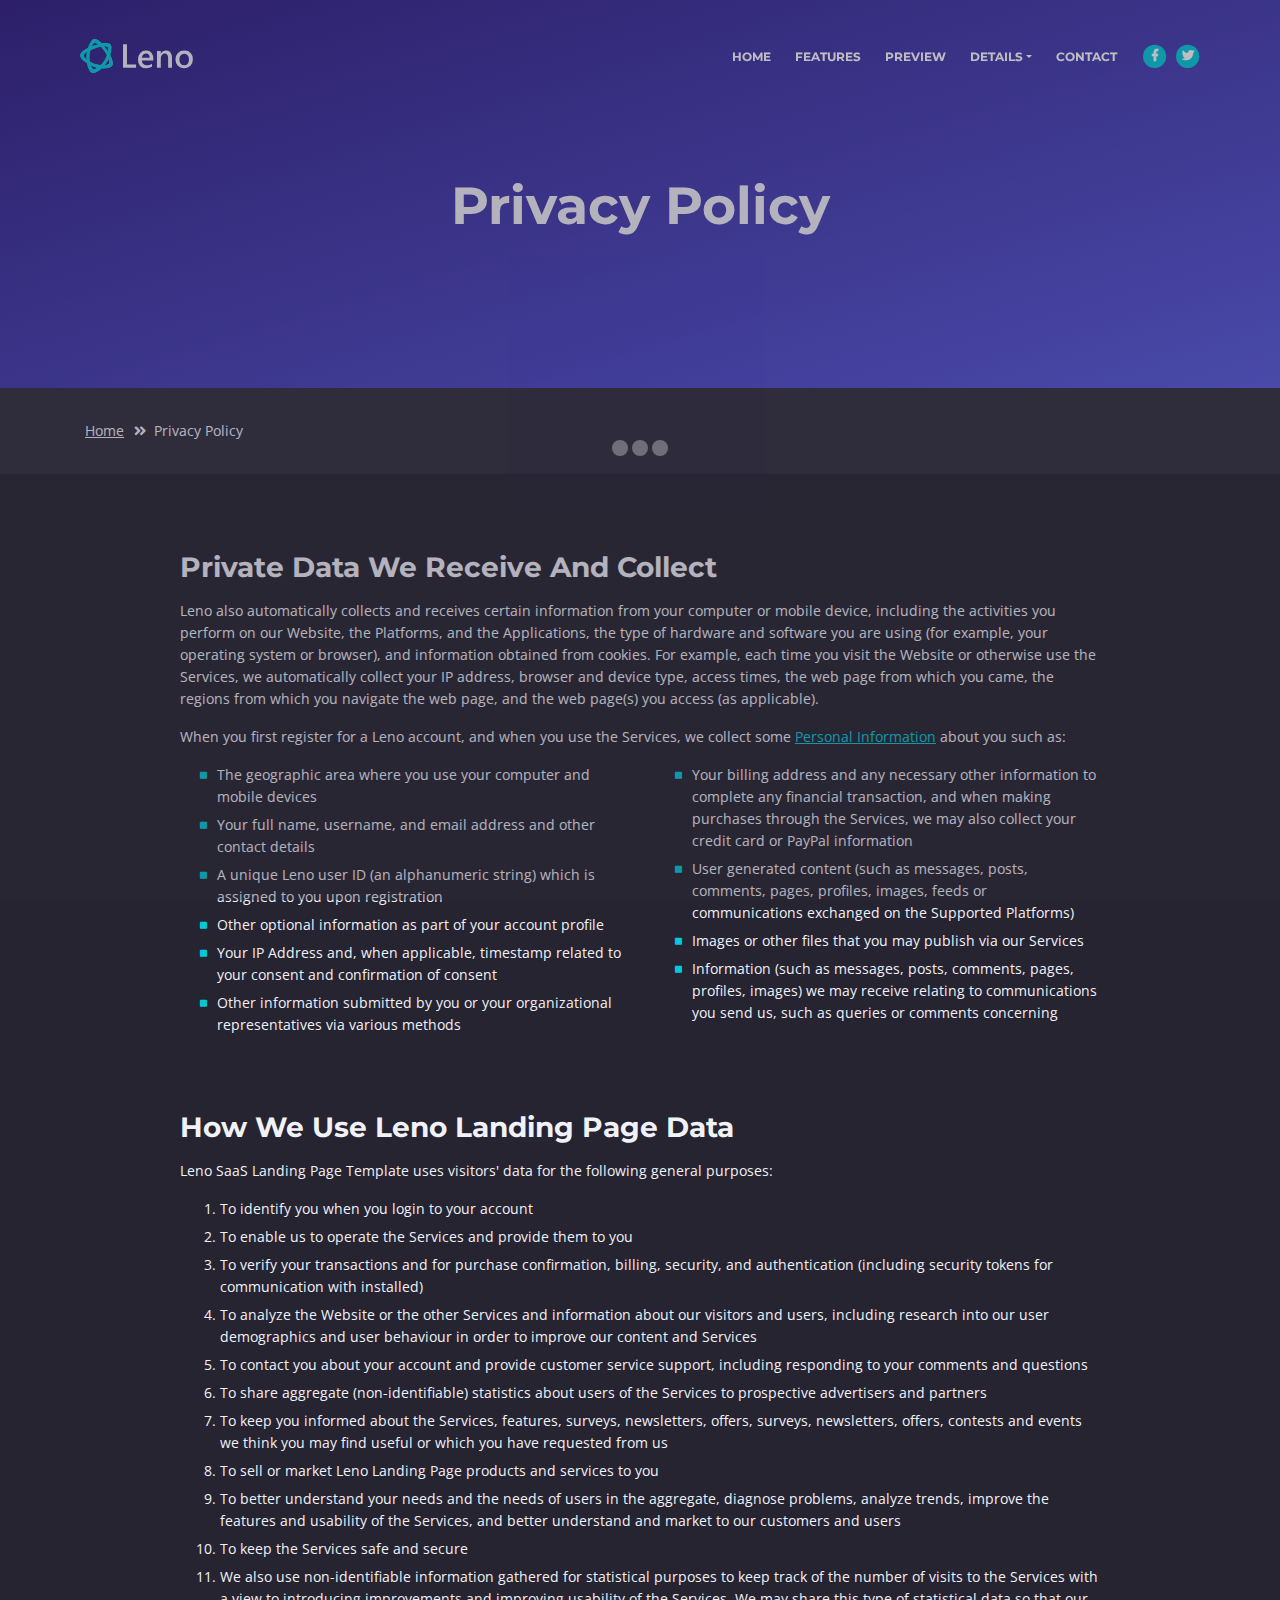
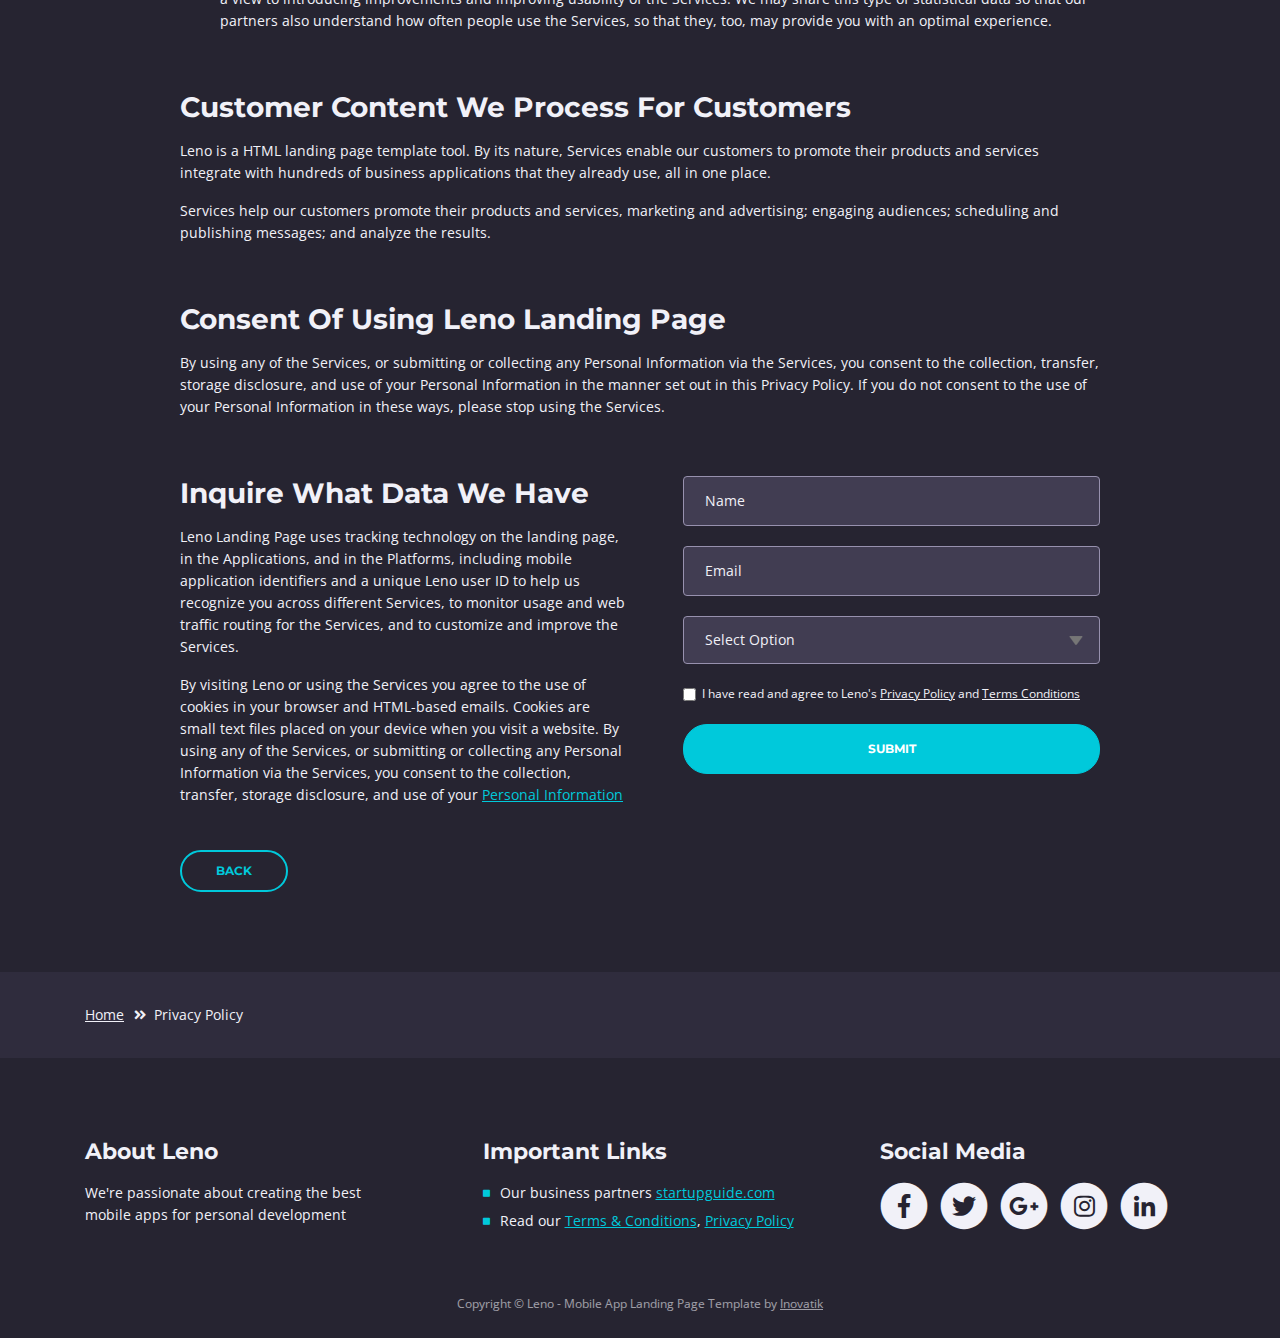
==== privacy-policy.html @ 9de0ff95 "template" ====
<!DOCTYPE html>
<html lang="en">
<head>
    <meta charset="utf-8">
    <meta name="viewport" content="width=device-width, initial-scale=1, shrink-to-fit=no">
    
    <!-- SEO Meta Tags -->
    <meta name="description" content="Free mobile app HTML landing page template to help you build a great online presence for your app which will convert visitors into users">
    <meta name="author" content="Inovatik">

    <!-- OG Meta Tags to improve the way the post looks when you share the page on LinkedIn, Facebook, Google+ -->
	<meta property="og:site_name" content="" /> <!-- website name -->
	<meta property="og:site" content="" /> <!-- website link -->
	<meta property="og:title" content=""/> <!-- title shown in the actual shared post -->
	<meta property="og:description" content="" /> <!-- description shown in the actual shared post -->
	<meta property="og:image" content="" /> <!-- image link, make sure it's jpg -->
	<meta property="og:url" content="" /> <!-- where do you want your post to link to -->
	<meta property="og:type" content="article" />

    <!-- Website Title -->
    <title>Privacy Policy - Leno - Free Mobile App Landing Page Template</title>
    
    <!-- Styles -->
    <link href="https://fonts.googleapis.com/css?family=Open+Sans:300,300i,400,400i,600,600i,700,700i" rel="stylesheet">
    <link href="https://fonts.googleapis.com/css?family=Montserrat:600,700" rel="stylesheet">
    <link href="css/bootstrap.css" rel="stylesheet">
    <link href="css/fontawesome-all.css" rel="stylesheet">
    <link href="css/swiper.css" rel="stylesheet">
	<link href="css/magnific-popup.css" rel="stylesheet">
    <link href="css/styles.css" rel="stylesheet">
	
	<!-- Favicon  -->
    <link rel="icon" href="images/favicon.png">
</head>
<body data-spy="scroll" data-target=".fixed-top">
    
    <!-- Preloader -->
	<div class="spinner-wrapper">
        <div class="spinner">
            <div class="bounce1"></div>
            <div class="bounce2"></div>
            <div class="bounce3"></div>
        </div>
    </div>
    <!-- end of preloader -->
    

    <!-- Navbar -->
    <nav class="navbar navbar-expand-md navbar-dark navbar-custom fixed-top">
        <!-- Text Logo - Use this if you don't have a graphic logo -->
        <!-- <a class="navbar-brand logo-text page-scroll" href="index.html">Leno</a> -->

        <!-- Image Logo -->
        <a class="navbar-brand logo-image" href="index.html"><img src="images/logo.svg" alt="alternative"></a> 
        
        <!-- Mobile Menu Toggle Button -->
        <button class="navbar-toggler" type="button" data-toggle="collapse" data-target="#navbarsExampleDefault" aria-controls="navbarsExampleDefault" aria-expanded="false" aria-label="Toggle navigation">
            <span class="navbar-toggler-awesome fas fa-bars"></span>
            <span class="navbar-toggler-awesome fas fa-times"></span>
        </button>
        <!-- end of mobile menu toggle button -->

        <div class="collapse navbar-collapse" id="navbarsExampleDefault">
            <ul class="navbar-nav ml-auto">
                <li class="nav-item">
                    <a class="nav-link page-scroll" href="index.html#header">HOME <span class="sr-only">(current)</span></a>
                </li>
                <li class="nav-item">
                    <a class="nav-link page-scroll" href="index.html#features">FEATURES</a>
                </li>
                <li class="nav-item">
                    <a class="nav-link page-scroll" href="index.html#preview">PREVIEW</a>
                </li>

                <!-- Dropdown Menu -->          
                <li class="nav-item dropdown">
                    <a class="nav-link dropdown-toggle page-scroll" href="index.html#details" id="navbarDropdown" role="button" aria-haspopup="true" aria-expanded="false">DETAILS</a>
                    <div class="dropdown-menu" aria-labelledby="navbarDropdown">
                        <a class="dropdown-item" href="terms-conditions.html"><span class="item-text">TERMS CONDITIONS</span></a>
                        <div class="dropdown-items-divide-hr"></div>
                        <a class="dropdown-item" href="privacy-policy.html"><span class="item-text">PRIVACY POLICY</span></a>
                    </div>
                </li>
                <!-- end of dropdown menu -->

                <li class="nav-item">
                    <a class="nav-link page-scroll" href="index.html#contact">CONTACT</a>
                </li>
            </ul>
            <span class="nav-item social-icons">
                <span class="fa-stack">
                    <a href="#your-link">
                        <i class="fas fa-circle fa-stack-2x"></i>
                        <i class="fab fa-facebook-f fa-stack-1x"></i>
                    </a>
                </span>
                <span class="fa-stack">
                    <a href="#your-link">
                        <i class="fas fa-circle fa-stack-2x"></i>
                        <i class="fab fa-twitter fa-stack-1x"></i>
                    </a>
                </span>
            </span>
        </div>
    </nav> <!-- end of navbar -->
    <!-- end of navbar -->


    <!-- Header -->
    <header id="header" class="ex-header">
        <div class="container">
            <div class="row">
                <div class="col-md-12">
                    <h1>Privacy Policy</h1>
                </div> <!-- end of col -->
            </div> <!-- end of row -->
        </div> <!-- end of container -->
    </header> <!-- end of ex-header -->
    <!-- end of header -->


    <!-- Breadcrumbs -->
    <div class="ex-basic-1">
        <div class="container">
            <div class="row">
                <div class="col-lg-12">
                    <div class="breadcrumbs">
                        <a href="index.html">Home</a><i class="fa fa-angle-double-right"></i><span>Privacy Policy</span>
                    </div> <!-- end of breadcrumbs -->
                </div> <!-- end of col -->
            </div> <!-- end of row -->
        </div> <!-- end of container -->
    </div> <!-- end of ex-basic-1 -->
    <!-- end of breadcrumbs -->


    <!-- Privacy Content -->
    <div class="ex-basic-2">
        <div class="container">
            <div class="row">
                <div class="col-lg-10 offset-lg-1">
                    <div class="text-container">
                        <h3>Private Data We Receive And Collect</h3>
                        <p>Leno also automatically collects and receives certain information from your computer or mobile device, including the activities you perform on our Website, the Platforms, and the Applications, the type of hardware and software you are using (for example, your operating system or browser), and information obtained from cookies. For example, each time you visit the Website or otherwise use the Services, we automatically collect your IP address, browser and device type, access times, the web page from which you came, the regions from which you navigate the web page, and the web page(s) you access (as applicable).</p>
                        <p>When you first register for a Leno account, and when you use the Services, we collect some <a class="turquoise" href="#your-link">Personal Information</a> about you such as:</p>
                        <div class="row">
                            <div class="col-md-6">
                                <ul class="list-unstyled li-space-lg indent">
                                    <li class="media">
                                        <i class="fas fa-square"></i>
                                        <div class="media-body">The geographic area where you use your computer and mobile devices</div>
                                    </li>
                                    <li class="media">
                                        <i class="fas fa-square"></i>
                                        <div class="media-body">Your full name, username, and email address and other contact details</div>
                                    </li>
                                    <li class="media">
                                        <i class="fas fa-square"></i>
                                        <div class="media-body">A unique Leno user ID (an alphanumeric string) which is assigned to you upon registration</div>
                                    </li>
                                    <li class="media">
                                        <i class="fas fa-square"></i>
                                        <div class="media-body">Other optional information as part of your account profile</div>
                                    </li>
                                    <li class="media">
                                        <i class="fas fa-square"></i>
                                        <div class="media-body">Your IP Address and, when applicable, timestamp related to your consent and confirmation of consent</div>
                                    </li>
                                    <li class="media">
                                        <i class="fas fa-square"></i>
                                        <div class="media-body">Other information submitted by you or your organizational representatives via various methods</div>
                                    </li>
                                </ul>
                            </div> <!-- end of col -->

                            <div class="col-md-6">
                                <ul class="list-unstyled li-space-lg indent">
                                    <li class="media">
                                        <i class="fas fa-square"></i>
                                        <div class="media-body">Your billing address and any necessary other information to complete any financial transaction, and when making purchases through the Services, we may also collect your credit card or PayPal information</div>
                                    </li>
                                    <li class="media">
                                        <i class="fas fa-square"></i>
                                        <div class="media-body">User generated content (such as messages, posts, comments, pages, profiles, images, feeds or communications exchanged on the Supported Platforms)</div>
                                    </li>
                                    <li class="media">
                                        <i class="fas fa-square"></i>
                                        <div class="media-body">Images or other files that you may publish via our Services</div>
                                    </li>
                                    <li class="media">
                                        <i class="fas fa-square"></i>
                                        <div class="media-body">Information (such as messages, posts, comments, pages, profiles, images) we may receive relating to communications you send us, such as queries or comments concerning</div>
                                    </li>
                                </ul>
                            </div> <!-- end of col -->
                        </div> <!-- end of row -->
                    </div> <!-- end of text-container-->
                    
                    <div class="text-container">
                        <h3>How We Use Leno Landing Page Data</h3>
                        <p>Leno SaaS Landing Page Template uses visitors' data for the following general purposes:</p>
                        <ol class="li-space-lg">
                            <li>To identify you when you login to your account</li>
                            <li>To enable us to operate the Services and provide them to you</li>
                            <li>To verify your transactions and for purchase confirmation, billing, security, and authentication (including security tokens for communication with installed)</li>
                            <li>To analyze the Website or the other Services and information about our visitors and users, including research into our user demographics and user behaviour in order to improve our content and Services</li>
                            <li>To contact you about your account and provide customer service support, including responding to your comments and questions</li>
                            <li>To share aggregate (non-identifiable) statistics about users of the Services to prospective advertisers and partners</li>
                            <li>To keep you informed about the Services, features, surveys, newsletters, offers, surveys, newsletters, offers, contests and events we think you may find useful or which you have requested from us</li>
                            <li>To sell or market Leno Landing Page products and services to you</li>
                            <li>To better understand your needs and the needs of users in the aggregate, diagnose problems, analyze trends, improve the features and usability of the Services, and better understand and market to our customers and users</li>
                            <li>To keep the Services safe and secure</li>
                            <li>We also use non-identifiable information gathered for statistical purposes to keep track of the number of visits to the Services with a view to introducing improvements and improving usability of the Services. We may share this type of statistical data so that our partners also understand how often people use the Services, so that they, too, may provide you with an optimal experience.</li>
                        </ol>
                    </div> <!-- end of text-container -->

                    <div class="text-container">
                        <h3>Customer Content We Process For Customers</h3>
                        <p>Leno is a HTML landing page template tool. By its nature, Services enable our customers to promote their products and services integrate with hundreds of business applications that they already use, all in one place.</p>
                        <p>Services help our customers promote their products and services, marketing and advertising; engaging audiences; scheduling and publishing messages; and analyze the results.</p>
                    </div> <!-- end of text container -->

                    <div class="text-container">
                        <h3>Consent Of Using Leno Landing Page</h3>
					    <p class="mb-5">By using any of the Services, or submitting or collecting any Personal Information via the Services, you consent to the collection, transfer, storage disclosure, and use of your Personal Information in the manner set out in this Privacy Policy. If you do not consent to the use of your Personal Information in these ways, please stop using the Services.</p>
                    </div> <!-- end of text-container -->
                                       
                    <div class="row">
                        <div class="col-md-6">
                            <div class="text-container last">
                                <h3>Inquire What Data We Have</h3>
                                <p>Leno Landing Page uses tracking technology on the landing page, in the Applications, and in the Platforms, including mobile application identifiers and a unique Leno user ID to help us recognize you across different Services, to monitor usage and web traffic routing for the Services, and to customize and improve the Services.</p>
                                <p> By visiting Leno or using the Services you agree to the use of cookies in your browser and HTML-based emails. Cookies are small text files placed on your device when you visit a website. By using any of the Services, or submitting or collecting any Personal Information via the Services, you consent to the collection, transfer, storage disclosure, and use of your <a class="turquoise" href="#your-link">Personal Information</a></p>
                            </div> <!-- end of text container -->
                        </div> <!-- end of col-->
                        <div class="col-md-6">

                            <!-- Privacy Form -->
                            <div class="form-container">
                                <form id="privacyForm" data-toggle="validator" data-focus="false">
                                    <div class="form-group">
                                        <input type="text" class="form-control-input" id="pname" required>
                                        <label class="label-control" for="pname">Name</label>
                                        <div class="help-block with-errors"></div>
                                    </div>
                                    <div class="form-group">
                                        <input type="email" class="form-control-input" id="pemail" required>
                                        <label class="label-control" for="pemail">Email</label>
                                        <div class="help-block with-errors"></div>
                                    </div>
                                    <div class="form-group">
                                        <select class="form-control-select" id="pselect" required>
                                            <option class="select-option" value="" disabled selected>Select Option</option>
                                            <option class="select-option" value="Delete data">Delete my data</option>
                                            <option class="select-option" value="Show me data">Show me my data</option>
                                        </select>
                                        <div class="help-block with-errors"></div>
                                    </div>
                                    <div class="form-group checkbox">
                                        <input type="checkbox" id="pterms" value="Agreed-to-Terms" required>I have read and agree to Leno's <a href="privacy-policy.html">Privacy Policy</a> and <a href="terms-conditions.html">Terms Conditions</a>
                                        <div class="help-block with-errors"></div>
                                    </div>
                                    <div class="form-group">
                                        <button type="submit" class="form-control-submit-button">SUBMIT</button>
                                    </div>
                                    <div class="form-message">
                                        <div id="pmsgSubmit" class="h3 text-center hidden"></div>
                                    </div>
                                </form>
                            </div> <!-- end of form container -->
                            <!-- end of privacy form -->

                        </div> <!-- end of col--> 
                    </div> <!-- end of row -->
                    <a class="btn-outline-reg back" href="index.html">BACK</a>
                </div> <!-- end of col-->
            </div> <!-- end of row -->
        </div> <!-- end of container -->
    </div> <!-- end of ex-basic-2 -->
    <!-- end of privacy content -->


    <!-- Breadcrumbs -->
    <div class="ex-basic-1">
        <div class="container">
            <div class="row">
                <div class="col-lg-12">
                    <div class="breadcrumbs">
                        <a href="index.html">Home</a><i class="fa fa-angle-double-right"></i><span>Privacy Policy</span>
                    </div> <!-- end of breadcrumbs -->
                </div> <!-- end of col -->
            </div> <!-- end of row -->
        </div> <!-- end of container -->
    </div> <!-- end of ex-basic-1 -->
    <!-- end of breadcrumbs -->

    
    <!-- Footer -->
    <div class="footer">
        <div class="container">
            <div class="row">
                <div class="col-md-4">
                    <div class="footer-col">
                        <h4>About Leno</h4>
                        <p>We're passionate about creating the best mobile apps for personal development</p>
                    </div>
                </div> <!-- end of col -->
                <div class="col-md-4">
                    <div class="footer-col middle">
                        <h4>Important Links</h4>
                        <ul class="list-unstyled li-space-lg">
                            <li class="media">
                                <i class="fas fa-square"></i>
                                <div class="media-body">Our business partners <a class="turquoise" href="#your-link">startupguide.com</a></div>
                            </li>
                            <li class="media">
                                <i class="fas fa-square"></i>
                                <div class="media-body">Read our <a class="turquoise" href="terms-conditions.html">Terms & Conditions</a>, <a class="turquoise" href="privacy-policy.html">Privacy Policy</a></div>
                            </li>
                        </ul>
                    </div>
                </div> <!-- end of col -->
                <div class="col-md-4">
                    <div class="footer-col last">
                        <h4>Social Media</h4>
                        <span class="fa-stack">
                            <a href="#your-link">
                                <i class="fas fa-circle fa-stack-2x"></i>
                                <i class="fab fa-facebook-f fa-stack-1x"></i>
                            </a>
                        </span>
                        <span class="fa-stack">
                            <a href="#your-link">
                                <i class="fas fa-circle fa-stack-2x"></i>
                                <i class="fab fa-twitter fa-stack-1x"></i>
                            </a>
                        </span>
                        <span class="fa-stack">
                            <a href="#your-link">
                                <i class="fas fa-circle fa-stack-2x"></i>
                                <i class="fab fa-google-plus-g fa-stack-1x"></i>
                            </a>
                        </span>
                        <span class="fa-stack">
                            <a href="#your-link">
                                <i class="fas fa-circle fa-stack-2x"></i>
                                <i class="fab fa-instagram fa-stack-1x"></i>
                            </a>
                        </span>
                        <span class="fa-stack">
                            <a href="#your-link">
                                <i class="fas fa-circle fa-stack-2x"></i>
                                <i class="fab fa-linkedin-in fa-stack-1x"></i>
                            </a>
                        </span>
                    </div> 
                </div> <!-- end of col -->
            </div> <!-- end of row -->
        </div> <!-- end of container -->
    </div> <!-- end of footer -->  
    <!-- end of footer -->


    <!-- Copyright -->
    <div class="copyright">
        <div class="container">
            <div class="row">
                <div class="col-lg-12">
                    <p class="p-small">Copyright © Leno - Mobile App Landing Page Template by <a href="http://www.inovatik.com">Inovatik</a></p>
                </div> <!-- end of col -->
            </div> <!-- enf of row -->
        </div> <!-- end of container -->
    </div> <!-- end of copyright --> 
    <!-- end of copyright -->

	
    <!-- Scripts -->
    <script src="js/jquery.min.js"></script> <!-- jQuery for Bootstrap's JavaScript plugins -->
    <script src="js/popper.min.js"></script> <!-- Popper tooltip library for Bootstrap -->
    <script src="js/bootstrap.min.js"></script> <!-- Bootstrap framework -->
    <script src="js/jquery.easing.min.js"></script> <!-- jQuery Easing for smooth scrolling between anchors -->
    <script src="js/swiper.min.js"></script> <!-- Swiper for image and text sliders -->
    <script src="js/jquery.magnific-popup.js"></script> <!-- Magnific Popup for lightboxes -->
    <script src="js/morphext.min.js"></script> <!-- Morphtext rotating text in the header -->
    <script src="js/validator.min.js"></script> <!-- Validator.js - Bootstrap plugin that validates forms -->
    <script src="js/scripts.js"></script> <!-- Custom scripts -->
    
</body>
</html>
---- css/styles.css ----
/* Template: Juno - Multipurpose Landing Page Pack
   Author: InovatikThemes
   Created: Mar 2019
   Description: Master CSS file
*/

/*****************************************
Table Of Contents:

01. General Styles
02. Preloader
03. Navigation
04. Header
05. Features
******************************************/

/*****************************************
Colors:

- Text, navbar links - white #f1f1f8
- Buttons, bullets, icons - turquoise #00c9db
- Navbar - navy #4633af
- Backgrounds - dark denim #262431
- Backgrounds - denim #2f2c3d
******************************************/


/******************************/
/*     01. General Styles     */
/******************************/
body,
html {
    width: 100%;
	height: 100%;
}

body, p {
	color: #f1f1f8; 
	font: 400 0.875rem/1.375rem "Open Sans", sans-serif;
}

.p-large {
	color: #f1f1f8;
	font: 400 1rem/1.5rem "Open Sans", sans-serif;
}

.p-small {
	color: #f1f1f8;
	font: 400 0.75rem/1.25rem "Open Sans", sans-serif;
}

.p-heading {
	margin-bottom: 3.75rem;
	text-align: center;
}

.li-space-lg li {
	margin-bottom: 0.375rem;
}

.indent {
	padding-left: 1.25rem;
}

h1 {
	color: #f1f1f8;
	font: 700 2.5rem/2.875rem "Montserrat", sans-serif;
}

h2 {
	color: #f1f1f8;
	font: 700 2.25rem/2.75rem "Montserrat", sans-serif;
}

h3 {
	color: #f1f1f8;
	font: 700 1.75rem/2.125rem "Montserrat", sans-serif;
}

h4 {
	color: #f1f1f8;
	font: 700 1.375rem/1.75rem "Montserrat", sans-serif;
}

h5 {
	color: #f1f1f8;
	font: 700 1.125rem/1.625rem "Montserrat", sans-serif;
}

h6 {
	color: #f1f1f8;
	font: 700 1rem/1.5rem "Montserrat", sans-serif;
}

a {
	color: #f1f1f8;
	text-decoration: underline;
}

a:hover {
	color: #f1f1f8;
	text-decoration: underline;
}

a.turquoise {
	color: #00c9db;
}

a.white {
	color: #fff;
}

.testimonial-text {
	font: italic 400 1rem/1.5rem "Open Sans", sans-serif;
}

.testimonial-author {
	font: 700 1rem/1.5rem "Montserrat", sans-serif;
}

.btn-solid-reg {
	display: inline-block;
	padding: 1.1875rem 2.125rem 1.1875rem 2.125rem;
	border: 0.125rem solid #00c9db;
	border-radius: 2rem;
	background-color: #00c9db;
	color: #fff;
	font: 700 0.75rem/0 "Montserrat", sans-serif;
	text-decoration: none;
	transition: all 0.2s;
}

.btn-solid-reg:hover {
	background-color: transparent;
	color: #00c9db;
	text-decoration: none;
}

.btn-solid-lg {
	display: inline-block;
	padding: 1.375rem 2.625rem 1.375rem 2.625rem;
	border: 0.125rem solid #00c9db;
	border-radius: 2rem;
	background-color: #00c9db;
	color: #fff;
	font: 700 0.75rem/0 "Montserrat", sans-serif;
	text-decoration: none;
	transition: all 0.2s;
}

.btn-solid-lg:hover {
	background-color: transparent;
	color: #00c9db;
	text-decoration: none;
}

.btn-solid-lg .fab {
	margin-right: 0.5rem;
	font-size: 1.25rem;
	line-height: 0;
	vertical-align: top;
}

.btn-solid-lg .fab.fa-google-play {
	font-size: 1rem;
}

.btn-outline-reg {
	display: inline-block;
	padding: 1.1875rem 2.125rem 1.1875rem 2.125rem;
	border: 0.125rem solid #00c9db;
	border-radius: 2rem;
	background-color: transparent;
	color: #00c9db;
	font: 700 0.75rem/0 "Montserrat", sans-serif;
	text-decoration: none;
	transition: all 0.2s;
}

.btn-outline-reg:hover {
	background-color: #00c9db;
	color: #fff;
	text-decoration: none;
}

.btn-outline-lg {
	display: inline-block;
	padding: 1.375rem 2.625rem 1.375rem 2.625rem;
	border: 0.125rem solid #00c9db;
	border-radius: 2rem;
	background-color: transparent;
	color: #00c9db;
	font: 700 0.75rem/0 "Montserrat", sans-serif;
	text-decoration: none;
	transition: all 0.2s;
}

.btn-outline-lg:hover {
	background-color: #00c9db;
	color: #fff;
	text-decoration: none;
}

.btn-outline-sm {
	display: inline-block;
	padding: 1rem 1.625rem 0.875rem 1.625rem;
	border: 0.125rem solid #00c9db;
	border-radius: 2rem;
	background-color: transparent;
	color: #00c9db;
	font: 700 0.625rem/0 "Montserrat", sans-serif;
	text-decoration: none;
	transition: all 0.2s;
}

.btn-outline-sm:hover {
	background-color: #00c9db;
	color: #fff;
	text-decoration: none;
}

.form-group {
	position: relative;
	margin-bottom: 1.25rem;
}

.form-group.has-error.has-danger {
	margin-bottom: 0.625rem;
}

.form-group.has-error.has-danger .help-block.with-errors ul {
	margin-top: 0.375rem;
}

.label-control {
	position: absolute;
	top: 0.87rem;
	left: 1.375rem;
	color: #f1f1f8;
	opacity: 1;
	font: 400 0.875rem/1.375rem "Open Sans", sans-serif;
	cursor: text;
	transition: all 0.2s ease;
}

/* IE10+ hack to solve lower label text position compared to the rest of the browsers */
@media screen and (-ms-high-contrast: active), screen and (-ms-high-contrast: none) {  
	.label-control {
		top: 0.9375rem;
	}
}

.form-control-input:focus + .label-control,
.form-control-input.notEmpty + .label-control,
.form-control-textarea:focus + .label-control,
.form-control-textarea.notEmpty + .label-control {
	top: 0.125rem;
	opacity: 1;
	font-size: 0.75rem;
	font-weight: 700;
}

.form-control-input,
.form-control-select {
	display: block; /* needed for proper display of the label in Firefox, IE, Edge */
	width: 100%;
	padding-top: 1.0625rem;
	padding-bottom: 0.0625rem;
	padding-left: 1.3125rem;
	border: 1px solid #9791ae;
	border-radius: 0.25rem;
	background-color: #413d52;
	color: #f1f1f8;
	font: 400 0.875rem/1.875rem "Open Sans", sans-serif;
	transition: all 0.2s;
	-webkit-appearance: none; /* removes inner shadow on form inputs on ios safari */
}

.form-control-select {
	padding-top: 0.5rem;
	padding-bottom: 0.5rem;
	height: 3rem;
}

/* IE10+ hack to solve lower label text position compared to the rest of the browsers */
@media screen and (-ms-high-contrast: active), screen and (-ms-high-contrast: none) {  
	.form-control-input {
		padding-top: 1.25rem;
		padding-bottom: 0.75rem;
		line-height: 1.75rem;
	}

	.form-control-select {
		padding-top: 0.875rem;
		padding-bottom: 0.75rem;
		height: 3.125rem;
		line-height: 2.125rem;
	}
}

select {
    /* you should keep these first rules in place to maintain cross-browser behavior */
    -webkit-appearance: none;
	-moz-appearance: none;
	-ms-appearance: none;
    -o-appearance: none;
    appearance: none;
    background-image: url('../images/down-arrow.png');
    background-position: 96% 50%;
    background-repeat: no-repeat;
    outline: none;
}

select::-ms-expand {
    display: none; /* removes the ugly default down arrow on select form field in IE11 */
}

.form-control-textarea {
	display: block; /* used to eliminate a bottom gap difference between Chrome and IE/FF */
	width: 100%;
	height: 8rem; /* used instead of html rows to normalize height between Chrome and IE/FF */
	padding-top: 1.25rem;
	padding-left: 1.3125rem;
	border: 1px solid #9791ae;
	border-radius: 0.25rem;
	background-color: #413d52;
	color: #f1f1f8;
	font: 400 0.875rem/1.75rem "Open Sans", sans-serif;
	transition: all 0.2s;
}

.form-control-input:focus,
.form-control-select:focus,
.form-control-textarea:focus {
	border: 1px solid #f1f1f8;
	outline: none; /* Removes blue border on focus */
}

.form-control-input:hover,
.form-control-select:hover,
.form-control-textarea:hover {
	border: 1px solid #f1f1f8;
}

.checkbox {
	font: 400 0.75rem/1.25rem "Open Sans", sans-serif;
}

input[type='checkbox'] {
	vertical-align: -15%;
	margin-right: 0.375rem;
}

/* IE10+ hack to raise checkbox field position compared to the rest of the browsers */
@media screen and (-ms-high-contrast: active), screen and (-ms-high-contrast: none) {  
	input[type='checkbox'] {
		vertical-align: -9%;
	}
}

.form-control-submit-button {
	display: inline-block;
	width: 100%;
	height: 3.125rem;
	border: 1px solid #00c9db;
	border-radius: 1.5rem;
	background-color: #00c9db;
	color: #fff;
	font: 700 0.75rem/1.75rem "Montserrat", sans-serif;
	cursor: pointer;
	transition: all 0.2s;
}

.form-control-submit-button:hover {
	background-color: transparent;
	color: #00c9db;
}

/* Form Success And Error Message Formatting */
#cmsgSubmit.h3.text-center.tada.animated,
#pmsgSubmit.h3.text-center.tada.animated,
#cmsgSubmit.h3.text-center,
#pmsgSubmit.h3.text-center {
	display: block;
	margin-bottom: 0;
	color: #f1f1f8;
	font: 400 1.125rem/1rem "Open Sans", sans-serif;
}

.help-block.with-errors .list-unstyled {
	color: #f1f1f8;
	font-size: 0.75rem;
	line-height: 1.125rem;
	text-align: left;
}

.help-block.with-errors ul {
	margin-bottom: 0;
}
/* end of form success and error message formatting */

/* Form Success And Error Message Animation - Animate.css */
@-webkit-keyframes tada {
	from {
		-webkit-transform: scale3d(1, 1, 1);
		-ms-transform: scale3d(1, 1, 1);
		transform: scale3d(1, 1, 1);
	}
	10%, 20% {
		-webkit-transform: scale3d(.9, .9, .9) rotate3d(0, 0, 1, -3deg);
		-ms-transform: scale3d(.9, .9, .9) rotate3d(0, 0, 1, -3deg);
		transform: scale3d(.9, .9, .9) rotate3d(0, 0, 1, -3deg);
	}
	30%, 50%, 70%, 90% {
		-webkit-transform: scale3d(1.1, 1.1, 1.1) rotate3d(0, 0, 1, 3deg);
		-ms-transform: scale3d(1.1, 1.1, 1.1) rotate3d(0, 0, 1, 3deg);
		transform: scale3d(1.1, 1.1, 1.1) rotate3d(0, 0, 1, 3deg);
	}
	40%, 60%, 80% {
		-webkit-transform: scale3d(1.1, 1.1, 1.1) rotate3d(0, 0, 1, -3deg);
		-ms-transform: scale3d(1.1, 1.1, 1.1) rotate3d(0, 0, 1, -3deg);
		transform: scale3d(1.1, 1.1, 1.1) rotate3d(0, 0, 1, -3deg);
	}
	to {
		-webkit-transform: scale3d(1, 1, 1);
		-ms-transform: scale3d(1, 1, 1);
		transform: scale3d(1, 1, 1);
	}
}

@keyframes tada {
	from {
		-webkit-transform: scale3d(1, 1, 1);
		-ms-transform: scale3d(1, 1, 1);
		transform: scale3d(1, 1, 1);
	}
	10%, 20% {
		-webkit-transform: scale3d(.9, .9, .9) rotate3d(0, 0, 1, -3deg);
		-ms-transform: scale3d(.9, .9, .9) rotate3d(0, 0, 1, -3deg);
		transform: scale3d(.9, .9, .9) rotate3d(0, 0, 1, -3deg);
	}
	30%, 50%, 70%, 90% {
		-webkit-transform: scale3d(1.1, 1.1, 1.1) rotate3d(0, 0, 1, 3deg);
		-ms-transform: scale3d(1.1, 1.1, 1.1) rotate3d(0, 0, 1, 3deg);
		transform: scale3d(1.1, 1.1, 1.1) rotate3d(0, 0, 1, 3deg);
	}
	40%, 60%, 80% {
		-webkit-transform: scale3d(1.1, 1.1, 1.1) rotate3d(0, 0, 1, -3deg);
		-ms-transform: scale3d(1.1, 1.1, 1.1) rotate3d(0, 0, 1, -3deg);
		transform: scale3d(1.1, 1.1, 1.1) rotate3d(0, 0, 1, -3deg);
	}
	to {
		-webkit-transform: scale3d(1, 1, 1);
		-ms-transform: scale3d(1, 1, 1);
		transform: scale3d(1, 1, 1);
	}
}

.tada {
	-webkit-animation-name: tada;
	animation-name: tada;
}

.animated {
	-webkit-animation-duration: 1s;
	animation-duration: 1s;
	-webkit-animation-fill-mode: both;
	animation-fill-mode: both;
}
/* end of form success and error message animation - Animate.css */

/* Fade-move Animation For Lightbox - Magnific Popup */
/* at start */
.my-mfp-slide-bottom .zoom-anim-dialog {
	opacity: 0;
	transition: all 0.2s ease-out;
	-webkit-transform: translateY(-1.25rem) perspective(37.5rem) rotateX(10deg);
	-ms-transform: translateY(-1.25rem) perspective(37.5rem) rotateX(10deg);
	transform: translateY(-1.25rem) perspective(37.5rem) rotateX(10deg);
}

/* animate in */
.my-mfp-slide-bottom.mfp-ready .zoom-anim-dialog {
	opacity: 1;
	-webkit-transform: translateY(0) perspective(37.5rem) rotateX(0); 
	-ms-transform: translateY(0) perspective(37.5rem) rotateX(0); 
	transform: translateY(0) perspective(37.5rem) rotateX(0); 
}

/* animate out */
.my-mfp-slide-bottom.mfp-removing .zoom-anim-dialog {
	opacity: 0;
	-webkit-transform: translateY(-0.625rem) perspective(37.5rem) rotateX(10deg); 
	-ms-transform: translateY(-0.625rem) perspective(37.5rem) rotateX(10deg); 
	transform: translateY(-0.625rem) perspective(37.5rem) rotateX(10deg); 
}

/* dark overlay, start state */
.my-mfp-slide-bottom.mfp-bg {
	opacity: 0;
	transition: opacity 0.2s ease-out;
}

/* animate in */
.my-mfp-slide-bottom.mfp-ready.mfp-bg {
	opacity: 0.8;
}
/* animate out */
.my-mfp-slide-bottom.mfp-removing.mfp-bg {
	opacity: 0;
}
/* end of fade-move animation for lightbox - magnific popup */

/* Fade Animation For Image Slider - Magnific Popup */
@-webkit-keyframes fadeIn {
	from {
		opacity: 0;
	}
	to {
		opacity: 1;
	}
}

@keyframes fadeIn {
	from {
		opacity: 0;
	}
	to {
		opacity: 1;
	}
}

.fadeIn {
	-webkit-animation: fadeIn 0.6s;
	animation: fadeIn 0.6s;
}

@-webkit-keyframes fadeOut {
	from {
		opacity: 1;
	}
	to {
		opacity: 0;
	}
}

@keyframes fadeOut {
	from {
		opacity: 1;
	}
	to {
		opacity: 0;
	}
}

.fadeOut {
	-webkit-animation: fadeOut 0.8s;
	animation: fadeOut 0.8s;
}
/* end of fade animation for image slider - magnific popup */


/*************************/
/*     02. Preloader     */
/*************************/
.spinner-wrapper {
	position: fixed;
	z-index: 999999;
	top: 0;
	right: 0;
	bottom: 0;
	left: 0;
	background: #2f2c3d;
}

.spinner {
	position: absolute;
	top: 50%; /* centers the loading animation vertically one the screen */
	left: 50%; /* centers the loading animation horizontally one the screen */
	width: 3.75rem;
	height: 1.25rem;
	margin: -0.625rem 0 0 -1.875rem; /* is width and height divided by two */ 
	text-align: center;
}

.spinner > div {
	display: inline-block;
	width: 1rem;
	height: 1rem;
	border-radius: 100%;
	background-color: #fff;
	-webkit-animation: sk-bouncedelay 1.4s infinite ease-in-out both;
	animation: sk-bouncedelay 1.4s infinite ease-in-out both;
}

.spinner .bounce1 {
	-webkit-animation-delay: -0.32s;
	animation-delay: -0.32s;
}

.spinner .bounce2 {
	-webkit-animation-delay: -0.16s;
	animation-delay: -0.16s;
}

@-webkit-keyframes sk-bouncedelay {
	0%, 80%, 100% { -webkit-transform: scale(0); }
	40% { -webkit-transform: scale(1.0); }
}

@keyframes sk-bouncedelay {
	0%, 80%, 100% { 
		-webkit-transform: scale(0);
		-ms-transform: scale(0);
		transform: scale(0);
	} 40% { 
		-webkit-transform: scale(1.0);
		-ms-transform: scale(1.0);
		transform: scale(1.0);
	}
}


/**************************/
/*     03. Navigation     */
/**************************/
.navbar-custom {
	background-color: #4633af;
	box-shadow: 0 0.0625rem 0.375rem 0 rgba(0, 0, 0, 0.1);
	font: 700 0.75rem/2rem "Montserrat", sans-serif;
	transition: all 0.2s;
}

.navbar-custom .navbar-brand.logo-image img {
    width: 113px;
	height: 34px;
	margin-bottom: 1px;
	-webkit-backface-visibility: hidden;
}

.navbar-custom .navbar-brand.logo-text {
	font: 700 2.375rem/1.5rem "Montserrat", sans-serif;
	color: #fff;
	letter-spacing: -0.5px;
	text-decoration: none;
}

.navbar-custom .navbar-nav {
	margin-top: 0.75rem;
}

.navbar-custom .nav-item .nav-link {
	padding: 0 0.75rem 0 0.75rem;
	color: #fff;
	text-decoration: none;
	transition: all 0.2s ease;
}

.navbar-custom .nav-item .nav-link:hover,
.navbar-custom .nav-item .nav-link.active {
	color: #00c9db;
}

/* Dropdown Menu */
.navbar-custom .dropdown:hover > .dropdown-menu {
	display: block; /* this makes the dropdown menu stay open while hovering it */
	min-width: auto;
	animation: fadeDropdown 0.2s; /* required for the fade animation */
}

@keyframes fadeDropdown {
    0% {
        opacity: 0;
    }

    100% {
        opacity: 1;
    }
}

.navbar-custom .dropdown-toggle:focus { /* removes dropdown outline on focus  */
	outline: 0;
}

.navbar-custom .dropdown-menu {
	margin-top: 0;
	border: none;
	border-radius: 0.25rem;
	background-color: #4633af;
}

.navbar-custom .dropdown-item {
	color: #fff;
	text-decoration: none;
}

.navbar-custom .dropdown-item:hover {
	background-color: #4633af;
}

.navbar-custom .dropdown-item .item-text {
	font: 700 0.75rem/1.5rem "Montserrat", sans-serif;
}

.navbar-custom .dropdown-item:hover .item-text {
	color: #00c9db;
}

.navbar-custom .dropdown-items-divide-hr {
	width: 100%;
	height: 1px;
	margin: 0.25rem auto 0.25rem auto;
	border: none;
	background-color: #b5bcc4;
	opacity: 0.2;
}
/* end of dropdown menu */

.navbar-custom .social-icons {
	display: none;
}

.navbar-custom .navbar-toggler {
	border: none;
	color: #fff;
	font-size: 2rem;
}

.navbar-custom button[aria-expanded='false'] .navbar-toggler-awesome.fas.fa-times{
	display: none;
}

.navbar-custom button[aria-expanded='false'] .navbar-toggler-awesome.fas.fa-bars{
	display: inline-block;
}

.navbar-custom button[aria-expanded='true'] .navbar-toggler-awesome.fas.fa-bars{
	display: none;
}

.navbar-custom button[aria-expanded='true'] .navbar-toggler-awesome.fas.fa-times{
	display: inline-block;
	margin-right: 0.125rem;
}


/*********************/
/*    04. Header     */
/*********************/
.header {
	background: linear-gradient(to bottom right, rgba(72, 72, 212, 0), rgba(241, 104, 104, 0)), url('../images/header-background.jpg') center center no-repeat;
	background-size: cover;
}

.header .header-content {
	padding-top: 8.5rem;
	padding-bottom: 7rem;
	text-align: center;
}

.header .text-container {
	margin-bottom: 3rem;
}

.header h1 {
	margin-bottom: 1rem;
}

.header #js-rotating {
	color: #40e0ee;
}

.header .p-large {
	margin-bottom: 2rem;
}

.header .btn-solid-lg {
	margin-right: 0.5rem;
	margin-bottom: 1.25rem;
}


/****************************/
/*     05. Testimonials     */
/****************************/
.slider-1 {
	padding-top: 6.875rem;
	padding-bottom: 6.375rem;
	background-color: #262431;
}

.slider-1 .slider-container {
	position: relative;
}

.slider-1 .swiper-container {
	position: static;
	width: 90%;
	text-align: center;
}

.slider-1 .swiper-button-prev:focus,
.slider-1 .swiper-button-next:focus {
	/* even if you can't see it chrome you can see it on mobile device */
	outline: none;
}

.slider-1 .swiper-button-prev {
	left: -0.5rem;
	background-image: url("data:image/svg+xml;charset=utf-8,%3Csvg%20xmlns%3D'http%3A%2F%2Fwww.w3.org%2F2000%2Fsvg'%20viewBox%3D'0%200%2028%2044'%3E%3Cpath%20d%3D'M0%2C22L22%2C0l2.1%2C2.1L4.2%2C22l19.9%2C19.9L22%2C44L0%2C22L0%2C22L0%2C22z'%20fill%3D'%23f1f1f8'%2F%3E%3C%2Fsvg%3E");
	background-size: 1.125rem 1.75rem;
}

.slider-1 .swiper-button-next {
	right: -0.5rem;
	background-image: url("data:image/svg+xml;charset=utf-8,%3Csvg%20xmlns%3D'http%3A%2F%2Fwww.w3.org%2F2000%2Fsvg'%20viewBox%3D'0%200%2028%2044'%3E%3Cpath%20d%3D'M27%2C22L27%2C22L5%2C44l-2.1-2.1L22.8%2C22L2.9%2C2.1L5%2C0L27%2C22L27%2C22z'%20fill%3D'%23f1f1f8'%2F%3E%3C%2Fsvg%3E");
	background-size: 1.125rem 1.75rem;
}

.slider-1 .card {
	position: relative;
	border: none;
	background-color: transparent;
}

.slider-1 .card-image {
	width: 6rem;
	height: 6rem;
	margin-right: auto;
	margin-bottom: 0.25rem;
	margin-left: auto;
	border-radius: 50%;
}

.slider-1 .card-body {
	padding-bottom: 0;
}

.slider-1 .testimonial-author {
	margin-bottom: 0;
}


/************************/
/*     05. Features     */
/************************/
.tabs {
	padding-top: 6.5rem;
	padding-bottom: 4.25rem;
	background-color: #2f2c3d;
}

.tabs h2 {
	margin-bottom: 1.125rem;
	text-align: center;
}

.tabs .p-heading {
	margin-bottom: 3.125rem;
}

.tabs .nav-tabs {
	margin-right: auto;
	margin-bottom: 2.5rem;
	margin-left: auto;
	justify-content: center;
	border-bottom: none;
}

.tabs .nav-link {
	margin-bottom: 1rem;
	padding: 0.5rem 1.375rem 0.25rem 1.375rem;
	border: none;
	border-bottom: 0.1875rem solid #f1f1f8;
	border-radius: 0;
	color: #f1f1f8;
	font: 700 1rem/1.75rem "Montserrat", sans-serif;
	text-decoration: none;
	transition: all 0.2s ease;
}

.tabs .nav-link.active,
.tabs .nav-link:hover {
	border-bottom: 0.1875rem solid #00c9db;
	background-color: transparent;
	color: #00c9db;
}

.tabs .nav-link .fas {
	margin-right: 0.375rem;
	font-size: 1rem;
}

.tabs .tab-content {
	width: 100%; /* for proper display in IE11 */
}

.tabs .card {
	border: none;
	background: transparent;
}

.tabs .card-body {
	padding: 1rem 0 1.25rem 0;
}

.tabs .card-title {
	margin-bottom: 0.5rem;
}

.tabs .card .card-icon {
	display: inline-block;
	width: 3.5rem;
	height: 3.5rem;
	border-radius: 50%;
	background-color: #00c9db;
	text-align: center;
	vertical-align: top;
}

.tabs .card .card-icon .fas,
.tabs .card .card-icon .far {
	color: #fff;
	font-size: 1.75rem;
	line-height: 3.5rem;
}

.tabs #tab-1 .card.left-pane .text-wrapper {
	display: inline-block;
	width: 75%;
}

.tabs #tab-1 .card.left-pane .card-icon {
	float: left;
	margin-right: 1rem;
}

.tabs #tab-1 img {
	display: block;
	margin: 2rem auto 3rem auto;
}

.tabs #tab-1 .card.right-pane .text-wrapper {
	display: inline-block;
	width: 75%;
}

.tabs #tab-1 .card.right-pane .card-icon {
	margin-right: 1rem;
}

.tabs #tab-2 img {
	display: block;
	margin: 0 auto 2rem auto;
}

.tabs #tab-2 .text-area {
	margin-top: 1.5rem;
}

.tabs #tab-2 h3 {
	margin-bottom: 0.75rem;
}

.tabs #tab-2 .icon-cards-area {
	margin-top: 2.5rem;
}

.tabs #tab-2 .icon-cards-area .card {
	width: 100%; /* for proper display in IE11 */
}

.tabs #tab-3 .icon-cards-area .card {
	width: 100%; /* for proper display in IE11 */
}

.tabs #tab-3 .text-area {
	margin-top: 0.75rem;
	margin-bottom: 4rem;
}

.tabs #tab-3 h3 {
	margin-bottom: 0.75rem;
}

.tabs #tab-3 img {
	margin: 0 auto 3rem auto;
}


/*********************/
/*     07. Video     */
/*********************/
.basic-1 {
	padding-top: 6.375rem;
	padding-bottom: 6.875rem;
	background: url('../images/video-background.jpg') center center no-repeat;
	background-size: cover; 
}

.basic-1 h2 {
	margin-bottom: 1.125rem;
	text-align: center;
}

.basic-1 .p-heading {
	margin-bottom: 4rem;
	text-align: center;
}

.basic-1 .image-container img {
	border-radius: 0.375rem;
}

.basic-1 .video-wrapper {
	position: relative;
}

/* Video Play Button */
.basic-1 .video-play-button {
	position: absolute;
	z-index: 10;
	top: 50%;
	left: 50%;
	display: block;
	box-sizing: content-box;
	width: 2rem;
	height: 2.75rem;
	padding: 1.125rem 1.25rem 1.125rem 1.75rem;
	border-radius: 50%;
	-webkit-transform: translateX(-50%) translateY(-50%);
	-ms-transform: translateX(-50%) translateY(-50%);
	transform: translateX(-50%) translateY(-50%);
}
  
.basic-1 .video-play-button:before {
	content: "";
	position: absolute;
	z-index: 0;
	top: 50%;
	left: 50%;
	display: block;
	width: 4.75rem;
	height: 4.75rem;
	border-radius: 50%;
	background: #4eaaff;
	animation: pulse-border 1500ms ease-out infinite;
	-webkit-transform: translateX(-50%) translateY(-50%);
	-ms-transform: translateX(-50%) translateY(-50%);
	transform: translateX(-50%) translateY(-50%);
}
  
.basic-1 .video-play-button:after {
	content: "";
	position: absolute;
	z-index: 1;
	top: 50%;
	left: 50%;
	display: block;
	width: 4.375rem;
	height: 4.375rem;
	border-radius: 50%;
	background: #4eaaff;
	transition: all 200ms;
	-webkit-transform: translateX(-50%) translateY(-50%);
	-ms-transform: translateX(-50%) translateY(-50%);
	transform: translateX(-50%) translateY(-50%);
}
  
.basic-1 .video-play-button span {
	position: relative;
	display: block;
	z-index: 3;
	top: 0.375rem;
	left: 0.25rem;
	width: 0;
	height: 0;
	border-left: 1.625rem solid #fff;
	border-top: 1rem solid transparent;
	border-bottom: 1rem solid transparent;
}
  
@keyframes pulse-border {
	0% {
		transform: translateX(-50%) translateY(-50%) translateZ(0) scale(1);
		opacity: 1;
	}
	100% {
		transform: translateX(-50%) translateY(-50%) translateZ(0) scale(1.5);
		opacity: 0;
	}
}
/* end of video play button */  


/*************************/
/*     09. Details 1     */
/*************************/
.basic-2 {
	padding-top: 8rem;
	padding-bottom: 3.5rem;
	background-color: #262431;
}

.basic-2 img {
	margin-bottom: 3.5rem;
}

.basic-2 h3 {
	margin-bottom: 1.125rem;
}

.basic-2 .btn-solid-reg {
	margin-top: 0.5rem;
}


/*************************/
/*     10. Details 2     */
/*************************/
.basic-3 {
	padding-top: 3.5rem;
	padding-bottom: 7.25rem;
	background-color: #262431;
}

.basic-3 .text-container {
	margin-bottom: 3.5rem;
}

.basic-3 h3 {
	margin-bottom: 1.125rem;
}

.basic-3 .btn-solid-reg {
	margin-top: 0.5rem;
}


/**********************************/
/*     11. Details Lightboxes     */
/**********************************/
.lightbox-basic {
	position: relative;
	max-width: 46.875rem;
	margin: 2.5rem auto;
	padding: 3rem 1rem;
	border-radius: 0.25rem;
	background-color: #2f2c3d;
	text-align: left;
}

.lightbox-basic img {
	display: block;
	margin-right: auto;
	margin-bottom: 3rem;
	margin-left: auto;
}

.lightbox-basic h3 {
	margin-bottom: 0.625rem;
}

.lightbox-basic hr {
	width: 3.75rem;
	height: 0.125rem;
	margin-top: 0.125rem;
	margin-bottom: 1.125rem;
	margin-left: 0;
	border: 0;
	background-color: #00c9db;
	text-align: left;
}

.lightbox-basic h4 {
	margin-top: 1.75rem;
	margin-bottom: 0.75rem;
}

.lightbox-basic table {
	margin-top: 1rem;
	margin-bottom: 1.5rem;
}

.lightbox-basic table tr {
	line-height: 1.75em;
}

.lightbox-basic table .icon-cell {
	width: 2rem;
	padding-right: 0.25rem;
	color: #00c9db;
	text-align: center;
}

.lightbox-basic a.mfp-close.as-button {
	position: relative;
	width: auto;
	height: auto;
	margin-left: 0.375rem;
	color: #00c9db;
	opacity: 1;
}

.lightbox-basic a.mfp-close.as-button:hover {
	color: #f1f1f8;
}

.lightbox-basic button.mfp-close.x-button {
	position: absolute;
	top: -0.375rem;
	right: -0.375rem;
	width: 2.75rem;
	height: 2.75rem;
	color: #f1f1f8;
}


/***************************/
/*     12. Screenshots     */
/***************************/
.slider-2 {
	padding-top: 6.875rem;
	padding-bottom: 6.875rem;
	background-color: #2f2c3d;
}

.slider-2 .slider-container {
	position: relative;
}

.slider-2 .swiper-container {
	position: static;
	width: 90%;
	text-align: center;
}

.slider-2 .swiper-button-prev,
.slider-2 .swiper-button-next {
	top: 50%;
	width: 1.125rem;
}

.slider-2 .swiper-button-prev:focus,
.slider-2 .swiper-button-next:focus {
	/* even if you can't see it chrome you can see it on mobile device */
	outline: none;
}

.slider-2 .swiper-button-prev {
	left: -0.5rem;
	background-image: url("data:image/svg+xml;charset=utf-8,%3Csvg%20xmlns%3D'http%3A%2F%2Fwww.w3.org%2F2000%2Fsvg'%20viewBox%3D'0%200%2028%2044'%3E%3Cpath%20d%3D'M0%2C22L22%2C0l2.1%2C2.1L4.2%2C22l19.9%2C19.9L22%2C44L0%2C22L0%2C22L0%2C22z'%20fill%3D'%23ffffff'%2F%3E%3C%2Fsvg%3E");
	background-size: 1.125rem 1.75rem;
}

.slider-2 .swiper-button-next {
	right: -0.5rem;
	background-image: url("data:image/svg+xml;charset=utf-8,%3Csvg%20xmlns%3D'http%3A%2F%2Fwww.w3.org%2F2000%2Fsvg'%20viewBox%3D'0%200%2028%2044'%3E%3Cpath%20d%3D'M27%2C22L27%2C22L5%2C44l-2.1-2.1L22.8%2C22L2.9%2C2.1L5%2C0L27%2C22L27%2C22z'%20fill%3D'%23ffffff'%2F%3E%3C%2Fsvg%3E");
	background-size: 1.125rem 1.75rem;
}


/************************/
/*     13. Download     */
/************************/
.basic-4 {
	padding-top: 6.5rem;
	padding-bottom: 6.75rem;
	background: url('../images/download-background.jpg') center center no-repeat;
	background-size: cover; 
}

.basic-4 .text-container {
	margin-bottom: 3.5rem;
	text-align: center;
}

.basic-4 h2 {
	margin-bottom: 1.25rem;
}

.basic-4 .p-large {
	margin-bottom: 1.75rem;
}

.basic-4 .btn-solid-lg {
	margin-right: 0.5rem;
	margin-bottom: 1.25rem;
}


/**************************/
/*     18. Statistics     */
/**************************/
.counter {
	padding-top: 6.5rem;
	padding-bottom: 5.375rem;
	background-color: #262431;
	text-align: center;
}

.counter #counter .cell {
	display: inline-block;
	width: 6.25rem;
	margin-right: 1rem;
	margin-left: 1rem;
	margin-bottom: 2rem;
}

.counter #counter .counter-value {
	color: #f1f1f8;
	font: 700 3.5rem/4.25rem "Montserrat", sans-serif;	
	vertical-align: middle;
}

.counter #counter .counter-info {
	margin-bottom: 0;
	color: #00c9db;
	font: 400 0.875rem/1.25rem "Open Sans", sans-serif;
	vertical-align: middle;
}


/***********************/
/*     16. Contact     */
/***********************/
.form {
	padding-top: 6.25rem;
	padding-bottom: 5.625rem;
	background: url('../images/contact-background.jpg') center bottom no-repeat;
	background-size: cover; 
}

.form h2 {
	margin-bottom: 1.125rem;
	text-align: center;
}

.form .list-unstyled {
	margin-bottom: 3.75rem;
	font-size: 1rem;
	line-height: 1.5rem;
	text-align: center;
}

.form .list-unstyled .fas,
.form .list-unstyled .fab {
	margin-right: 0.5rem;
	font-size: 0.875rem;
	color: #00c9db;
}

.form .list-unstyled .fa-phone {
	vertical-align: 3%;
}


/**********************/
/*     16. Footer     */
/**********************/
.footer {
	padding-top: 5rem;
	background-color: #262431;
}

.footer .footer-col {
	margin-bottom: 2.25rem;
}

.footer h4 {
	margin-bottom: 1rem;
}

.footer .list-unstyled .fas {
	color: #00c9db;
	font-size: 0.5rem;
	line-height: 1.375rem;
}

.footer .list-unstyled .media-body {
	margin-left: 0.625rem;
}

.footer .fa-stack {
	margin-bottom: 0.75rem;
	margin-right: 0.5rem;
	font-size: 1.5rem;
}

.footer .fa-stack .fa-stack-1x {
    color: #262431;
	transition: all 0.2s ease;
}

.footer .fa-stack .fa-stack-2x {
	color: #f1f1f8;
	transition: all 0.2s ease;
}

.footer .fa-stack:hover .fa-stack-1x {
	color: #f1f1f8;
}

.footer .fa-stack:hover .fa-stack-2x {
    color: #00c9db;
}


/*************************/
/*     17. Copyright     */
/*************************/
.copyright {
	padding-top: 1rem;
	padding-bottom: 0.5rem;
	background-color: #262431;
	text-align: center;
}

.copyright .p-small {
	color: #f1f1f8;
	opacity: 0.6;
}


/**********************************/
/*     18. Back To Top Button     */
/**********************************/
a.back-to-top {
	position: fixed;
	z-index: 999;
	right: 0.75rem;
	bottom: 0.75rem;
	display: none;
	width: 2.625rem;
	height: 2.625rem;
	border-radius: 1.875rem;
	background: #00c9db url("../images/up-arrow.png") no-repeat center 47%;
	background-size: 1.125rem 1.125rem;
	text-indent: -9999px;
}

a:hover.back-to-top {
	background-color: #36edfd; 
}


/***************************/
/*     19. Extra Pages     */
/***************************/
.ex-header {
	padding-top: 8rem;
	padding-bottom: 5rem;
	background: linear-gradient(to bottom right, #2c1a7e, #5557db);
	text-align: center;
}

.ex-basic-1 {
	padding-top: 2rem;
	padding-bottom: 0.875rem;
	background-color: #2f2c3d;
}

.ex-basic-1 .breadcrumbs {
	margin-bottom: 1.125rem;
}

.ex-basic-1 .breadcrumbs .fa {
	margin-right: 0.5rem;
	margin-left: 0.625rem;
}

.ex-basic-2 {
	padding-top: 4.75rem;
	padding-bottom: 4rem;
	background-color: #262431;
}

.ex-basic-2 h3 {
	margin-bottom: 1rem;
}

.ex-basic-2 .text-container {
	margin-bottom: 3.625rem;
}

.ex-basic-2 .text-container.last {
	margin-bottom: 0;
}

.ex-basic-2 .list-unstyled .fas {
	color: #00c9db;
	font-size: 0.5rem;
	line-height: 1.375rem;
}

.ex-basic-2 .list-unstyled .media-body {
	margin-left: 0.625rem;
}

.ex-basic-2 .btn-outline-reg {
	margin-top: 1.75rem;
}

.ex-basic-2 .image-container-large {
	margin-bottom: 4rem;
}

.ex-basic-2 .image-container-large img {
	border-radius: 0.25rem;
}

.ex-basic-2 .image-container-small img {
	border-radius: 0.25rem;
}

.ex-basic-2 .text-container.dark-bg {
	padding: 1.625rem 1.5rem 0.75rem 2rem;
	background-color: #f9fafc;
}


/*****************************/
/*     20. Media Queries     */
/*****************************/	
/* Min-width width 768px */
@media (min-width: 768px) {
	
	/* General Styles */
	.p-heading {
		width: 85%;
		margin-right: auto;
		margin-left: auto;
	}

	h1 {
		font: 700 3.25rem/3.75rem "Montserrat", sans-serif;
	}
	/* end of general styles */


	/* Navigation */
	.navbar-custom {
		padding: 2.125rem 1.5rem 2.125rem 2rem;
		box-shadow: none;
        background: transparent;
	}
	
	.navbar-custom .navbar-brand.logo-text {
		color: #fff;
	}

	.navbar-custom .navbar-nav {
		margin-top: 0;
	}

	.navbar-custom .nav-item .nav-link {
		padding: 0.25rem 0.75rem 0.25rem 0.75rem;
		color: #fff;
	}
	
	.navbar-custom .nav-item .nav-link:hover,
	.navbar-custom .nav-item .nav-link.active {
		color: #00c9db;
	}

	.navbar-custom.top-nav-collapse {
        padding: 0.5rem 1.5rem 0.5rem 2rem;
		box-shadow: 0 0.0625rem 0.375rem 0 rgba(0, 0, 0, 0.1);
		background-color: #4633af;
	}

	.navbar-custom.top-nav-collapse .navbar-brand.logo-text {
		color: #fff;
	}

	.navbar-custom.top-nav-collapse .nav-item .nav-link {
		color: #fff;
	}
	
	.navbar-custom.top-nav-collapse .nav-item .nav-link:hover,
	.navbar-custom.top-nav-collapse .nav-item .nav-link.active {
		color: #00c9db;
	}

	.navbar-custom .dropdown-menu {
		box-shadow: 0 0.25rem 0.375rem 0 rgba(0, 0, 0, 0.03);
	}

	.navbar-custom .dropdown-item {
		padding-top: 0.25rem;
		padding-bottom: 0.25rem;
	}

	.navbar-custom .dropdown-items-divide-hr {
		width: 84%;
	}
	/* end of navigation */


	/* Header */
	.header .header-content {
		padding-top: 11rem;
	}
	/* end of header */


	/* Testimonials */
	.slider-1 .swiper-button-prev {
		left: 1rem;
		width: 1.375rem;
		background-size: 1.375rem 2.125rem;
	}
	
	.slider-1 .swiper-button-next {
		right: 1rem;
		width: 1.375rem;
		background-size: 1.375rem 2.125rem;
	}
	/* end of testimonials */


	/* Features */
	.tabs .card .card-icon {
		width: 4.5rem;
		height: 4.5rem;
	}
	
	.tabs .card .card-icon .fas,
	.tabs .card .card-icon .far {
		font-size: 2.25rem;
		line-height: 4.5rem;
	}

	.tabs #tab-1 .card.left-pane .text-wrapper {
		width: 85%;
	}

	.tabs #tab-2 img {
		margin-bottom: 0;
	}

	.tabs #tab-2 .text-area {
		margin-top: 0;
	}

	.tabs #tab-2 .icon-cards-area .card {
		display: inline-block;
		width: 44%;
		margin-right: 2.5rem;
		vertical-align: top;
	}

	.tabs #tab-2 div.card:nth-child(2n+2) {
		margin-right: 0;
	}

	.tabs #tab-3 .text-area {
		margin-bottom: 0;
	}

	.tabs #tab-3 .icon-cards-area .card {
		display: inline-block;
		width: 44%;
		margin-right: 2.5rem;
		vertical-align: top;
	}

	.tabs #tab-3 div.card:nth-child(2n+2) {
		margin-right: 0;
	}

	.tabs #tab-3 img {
		margin-bottom: 0;
	}
	/* end of features */


	/* Details Lightboxes */
	.lightbox-basic {
		padding: 3rem 3rem;
	}
	/* end of details lightboxes */


	/* Screenshots */
	.slider-2 .swiper-button-prev {
		width: 1.375rem;
		background-size: 1.375rem 2.125rem;
	}
	
	.slider-2 .swiper-button-next {
		width: 1.375rem;
		background-size: 1.375rem 2.125rem;
	}
	/* end of screenshots */


	/* Contact */
	.form .list-unstyled li {
		display: inline-block;
		margin-right: 0.5rem;
		margin-left: 0.5rem;
	}

	.form .list-unstyled .address {
		display: block;
	}
	/* end of contact */


	/* Extra Pages */
	.ex-header {
		padding-top: 11rem;
		padding-bottom: 9rem;
	}

	.ex-basic-2 .text-container.dark {
		padding: 2.5rem 3rem 2rem 3rem;
	}

	.ex-basic-2 .text-container.column {
		width: 90%;
		margin-right: auto;
		margin-left: auto;
	}
	/* end of extra pages */
}
/* end of min-width width 768px */


/* Min-width width 992px */
@media (min-width: 992px) {
	
	/* Navigation */
	.navbar-custom .social-icons {
		display: block;
		margin-left: 0.5rem;
	}

	.navbar-custom .fa-stack {
		margin-bottom: 0.1875rem;
		margin-left: 0.375rem;
		font-size: 0.75rem;
	}
	
	.navbar-custom .fa-stack-2x {
		color: #00c9db;
		transition: all 0.2s ease;
	}
	
	.navbar-custom .fa-stack-1x {
		color: #fff;
		transition: all 0.2s ease;
	}

	.navbar-custom .fa-stack:hover .fa-stack-2x {
		color: #fff;
	}

	.navbar-custom .fa-stack:hover .fa-stack-1x {
		color: #00c9db;
	}
	/* end of navigation */


	/* General Styles */
	.p-heading {
		width: 65%;
	}
	/* end of general styles */


	/* Header */
	.header .header-content {
		padding-top: 13rem;
		padding-bottom: 10rem;
		text-align: left;
	}

	.header .text-container {
		margin-top: 6.5rem;
	}
	/* end of header */


	/* Features */
	.tabs .card-body {
		padding: 1rem 0 1.5rem 0;
	}
	
	.tabs #tab-1 .card.left-pane {
		text-align: right;
	}

	.tabs #tab-1 .card.left-pane .text-wrapper,
	.tabs #tab-1 .card.right-pane .text-wrapper {
		width: 68%;
	}

	.tabs #tab-1 .card.left-pane .card-icon {
		float: none;
		margin-right: 0;
		margin-left: 1rem;
	}

	.tabs #tab-1 img {
		margin-top: 0;
		margin-bottom: 0;
	}
	
	.tabs #tab-2 .icon-cards-area {
		margin-top: 2.25rem;
	}

	.tabs #tab-2 .icon-cards-area .card {
		width: 45%;
		margin-right: 3.5rem;
	}

	.tabs #tab-2 .icon-cards-area .card p {
		margin-bottom: 0.5rem;
	}

	.tabs #tab-3 .icon-cards-area .card {
		width: 45%;
		margin-right: 3.5rem;
	}

	.tabs #tab-3 .icon-cards-area .card p {
		margin-bottom: 0.5rem;
	}
	/* end of features */


	/* Video */
	.basic-1 .image-container {
		max-width: 53.125rem;
		margin-right: auto;
		margin-left: auto;
	}
	/* end of video */


	/* Details 1 */
	.basic-2 img {
		margin-bottom: 0;
	}

	.basic-2 .text-container {
		margin-top: 2.625rem;
	}
	/* end of details 1 */


	/* Details 2 */
	.basic-3 .text-container {
		margin-top: 2.5rem;
		margin-bottom: 0;
	}
	/* end of details 2 */


	/* Details Lightboxes */
	.lightbox-basic img {
		margin-bottom: 0;
		margin-left: 0;
	}

	.lightbox-basic h3 {
		margin-top: 0.25rem;
	}
	/* end of details lightboxes */


	/* Screenshots */
	.slider-2 .swiper-container {
		width: 92%;
	}
	/* end of screenshots */


	/* Download */
	.basic-4 {
		padding-top: 6.75rem;
	}

	.basic-4 .text-container {
		margin-top: 7rem;
		margin-bottom: 0;
		text-align: left;
	}
	/* end of download */


	/* Statistics */
	.counter {
		padding-top: 6rem;
		padding-bottom: 4.5rem;
	}

	.counter #counter .cell {
		width: 8rem;
		margin-right: 2.5rem;
		margin-left: 2.5rem;
	}
	
	.counter #counter .counter-value {
		font: 700 4.25rem/4.5rem "Montserrat", sans-serif;	
	}
	/* end of statistics */


	/* Extra Pages */
	.ex-header h1 {
		width: 80%;
		margin-right: auto;
		margin-left: auto;
	}

	.ex-basic-2 {
		padding-bottom: 5rem;
	}

	.ex-basic-2 .text-container.column {
		margin-bottom: 0;
	}
	/* end of extra pages */
}
/* end of min-width width 992px */


/* Min-width width 1200px */
@media (min-width: 1200px) {
	
	/* Navigation */
	.navbar-custom {
		padding: 2.125rem 5rem 2.125rem 5rem;
	}

	.navbar-custom.top-nav-collapse {
        padding: 0.5rem 5rem 0.5rem 5rem;
	}
	/* end of navigation */

	
	/* General Styles */
	.p-heading {
		width: 44%;
	}
	/* end of general styles */


	/* Header */
	.header .text-container {
		margin-top: 7.5rem;
		margin-left: 2.5rem;
	}

	.header .image-container {
		margin-left: 3rem;
	}
	/* end of header */


	/* Features */
	.tabs {
		padding-bottom: 6.5rem;
	}

	.tabs #tab-1 .card.first {
		margin-top: 4.25rem;
	}

	.tabs #tab-1 .card {
		margin-bottom: 0.75rem;
	}

	.tabs #tab-1 .card.left-pane .text-wrapper,
	.tabs #tab-1 .card.right-pane .text-wrapper {
		width: 73%;
	}

	.tabs #tab-1 img {
		margin-top: 0;
	}

	.tabs #tab-2 .container {
		padding-right: 2.5rem;
		padding-left: 2.5rem;
	}

	.tabs #tab-2 .text-area {
		margin-top: 1.5rem;
		margin-right: 1rem;
		margin-left: 1rem;
	}

	.tabs #tab-2 .icon-cards-area {
		margin-right: 1rem;
		margin-left: 1rem;
	}

	.tabs #tab-2 .icon-cards-area .card {
		margin-right: 3.875rem;
	}

	.tabs #tab-3 .container {
		padding-right: 2.5rem;
		padding-left: 2.5rem;
	}
	
	.tabs #tab-3 .icon-cards-area {
		margin-top: 2rem;
		margin-left: 1rem;
	}

	.tabs #tab-3 .icon-cards-area .card {
		margin-right: 3.875rem;
	}
	
	.tabs #tab-3 .text-area {
		margin-right: 1.5rem;
		margin-left: 1rem;
	}
	/* end of features */


	/* Details 1 */
	.basic-2 .text-container {
		margin-top: 4.5rem;
		margin-left: 4rem;
		margin-right: 1.5rem;
	}
	/* end of details 1 */
	
	
	/* Details 2 */
	.basic-3 .text-container {
		margin-top: 4.5rem;
		margin-right: 3.5rem;
		margin-left: 2rem;
	}
	/* end of details 2 */


	/* Download */
	.basic-4 .text-container {
		margin-top: 11rem;
	}

	.basic-4 .image-container {
		margin-left: 3rem;
	}
	/* end of download */


	/* Footer */
	.footer .footer-col {
		width: 90%;
	}

	.footer .footer-col.middle {
		margin-right: auto;
		margin-left: auto;
	}

	.footer .footer-col.last {
		margin-right: 0;
		margin-left: auto;
	}
	/* end of footer */


	/* Extra Pages */
	.ex-header h1 {
		width: 60%;
		margin-right: auto;
		margin-left: auto;
	}

	.ex-basic-2 .form-container {
		margin-left: 1.75rem;
	}

	.ex-basic-2 .image-container-small {
		margin-left: 1.75rem;
	}
	/* end of extra pages */
}
/* end of min-width width 1200px */
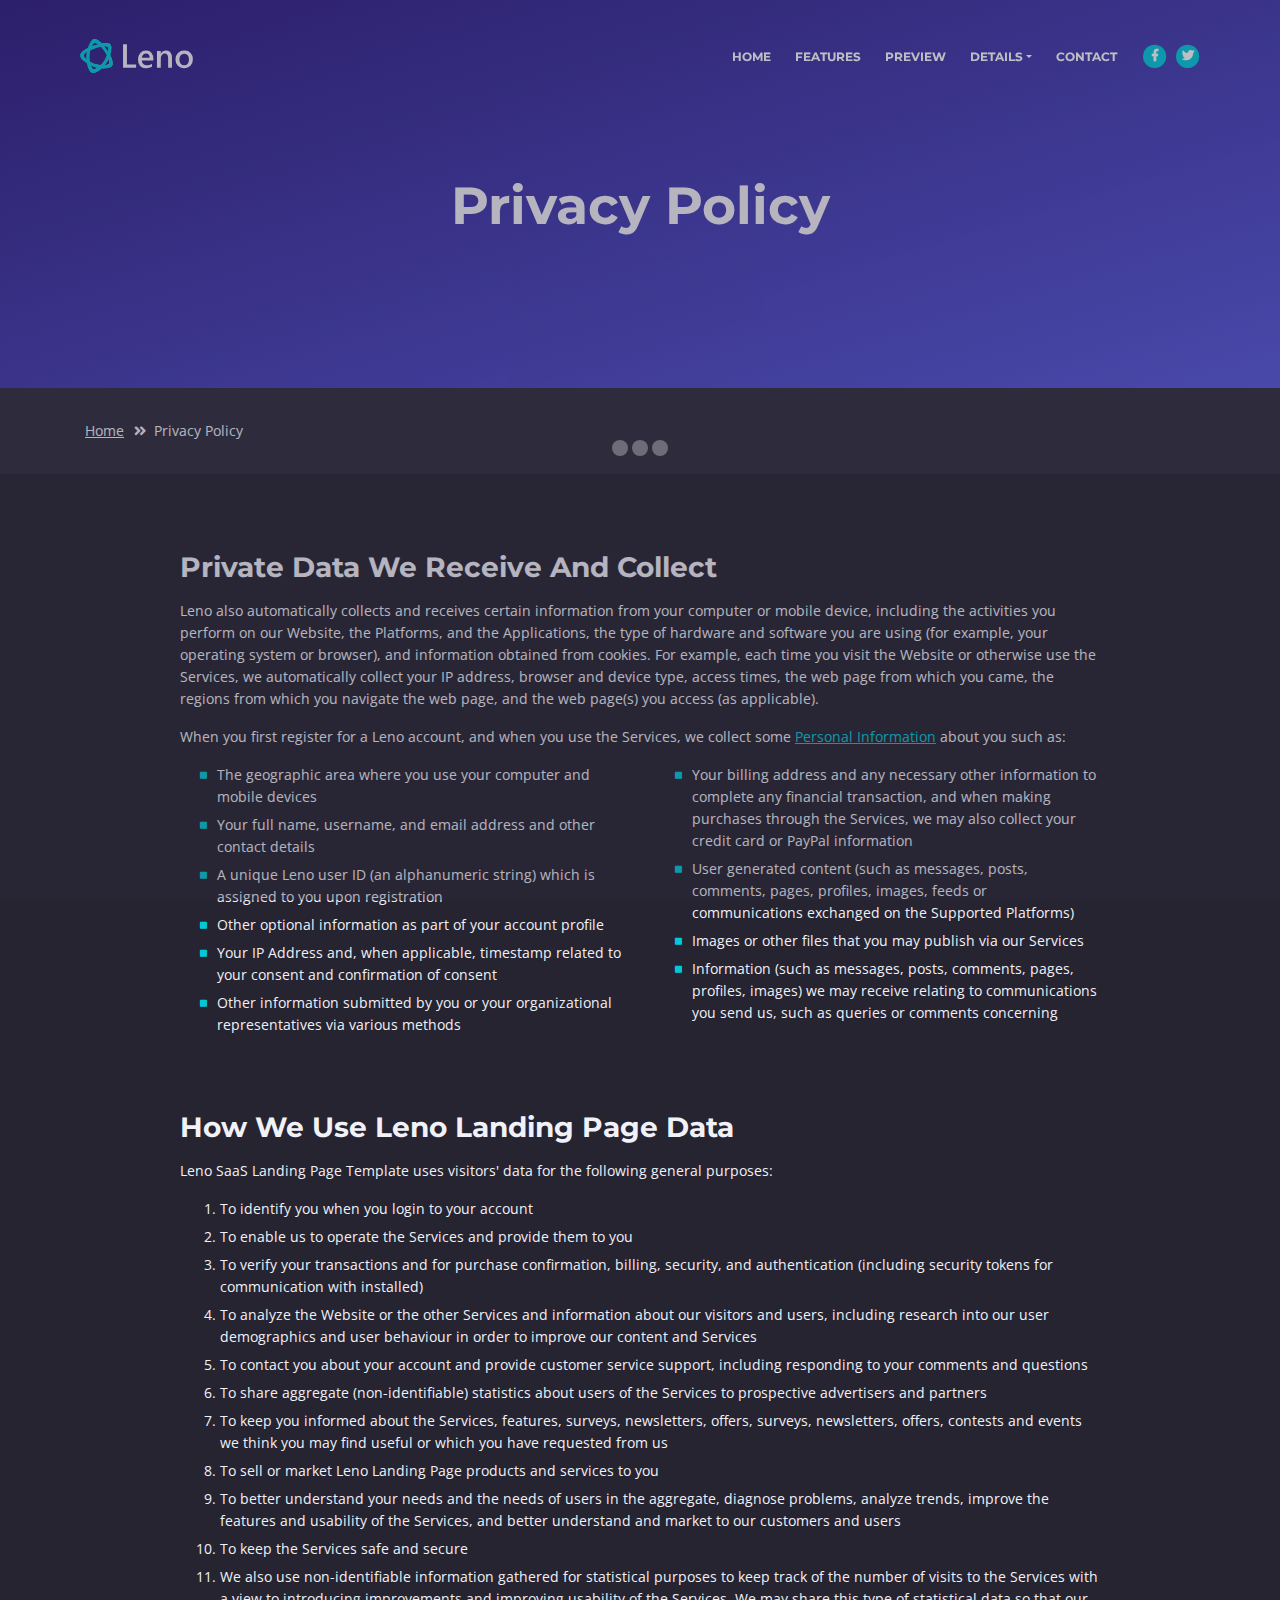
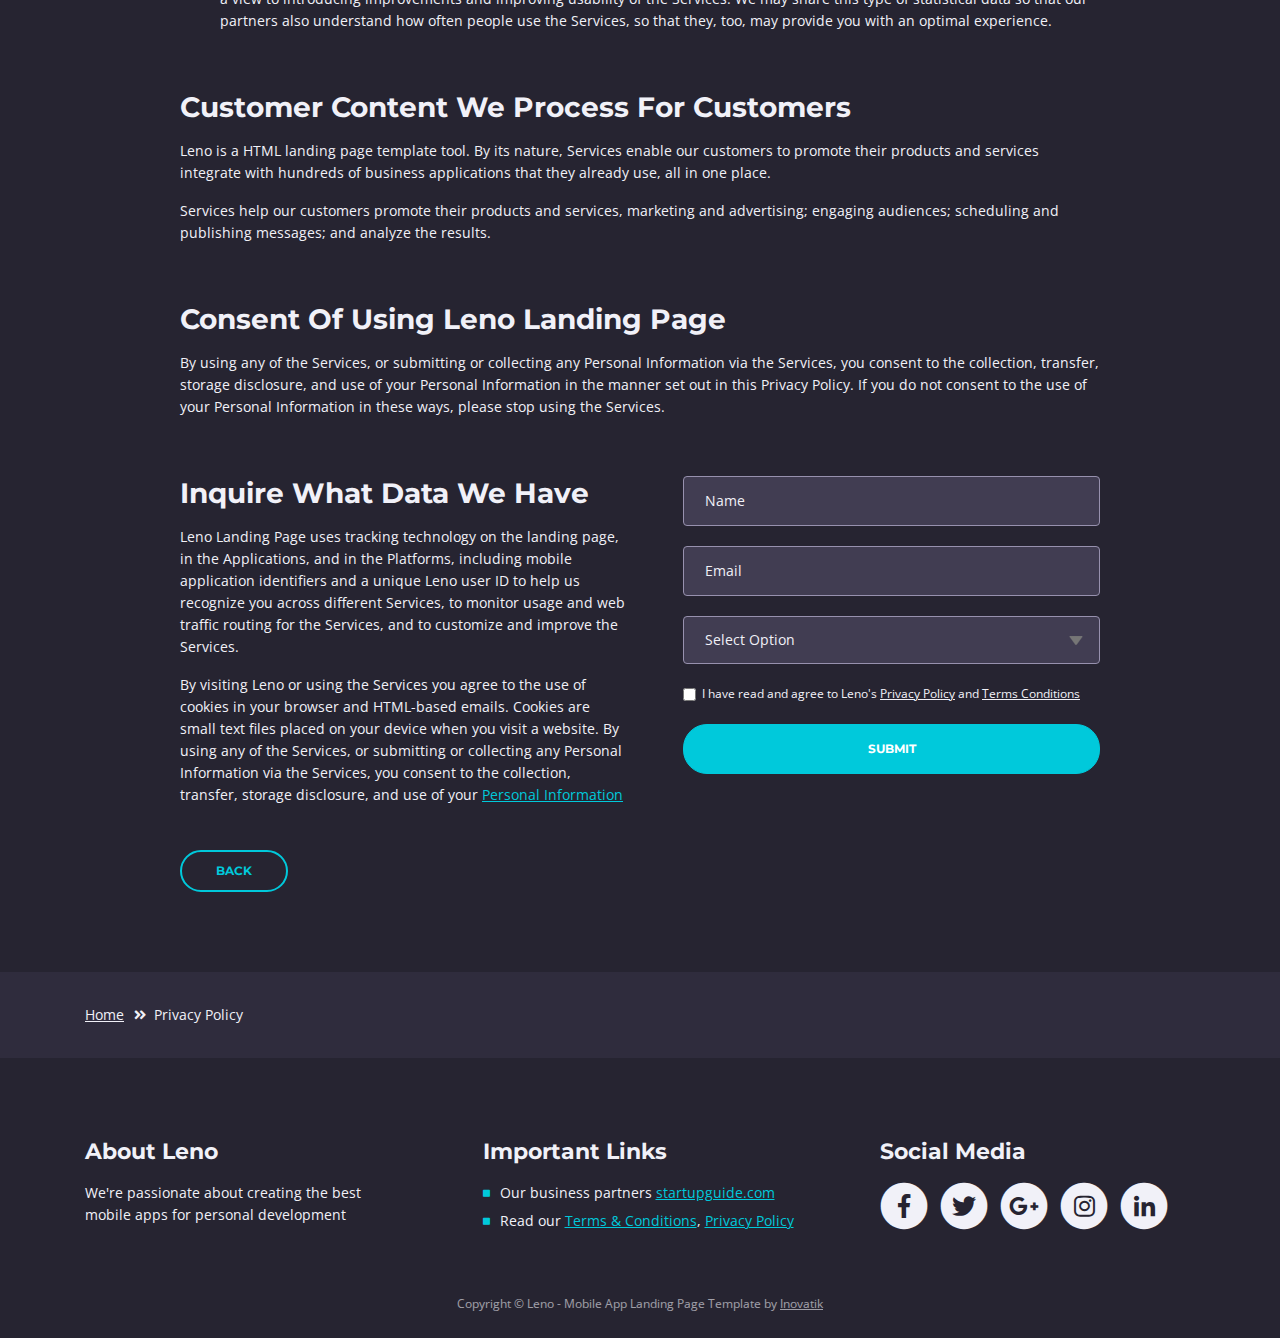
==== commit 2a24ff15: "template" ====
--- a/privacy-policy.html
+++ b/privacy-policy.html
@@ -18,7 +18,7 @@
 	<meta property="og:type" content="article" />
 
     <!-- Website Title -->
-    <title>Privacy Policy - Leno - Free Mobile App Landing Page Template</title>
+    <title>Privacy Policy - Coin Stats</title>
     
     <!-- Styles -->
     <link href="https://fonts.googleapis.com/css?family=Open+Sans:300,300i,400,400i,600,600i,700,700i" rel="stylesheet">
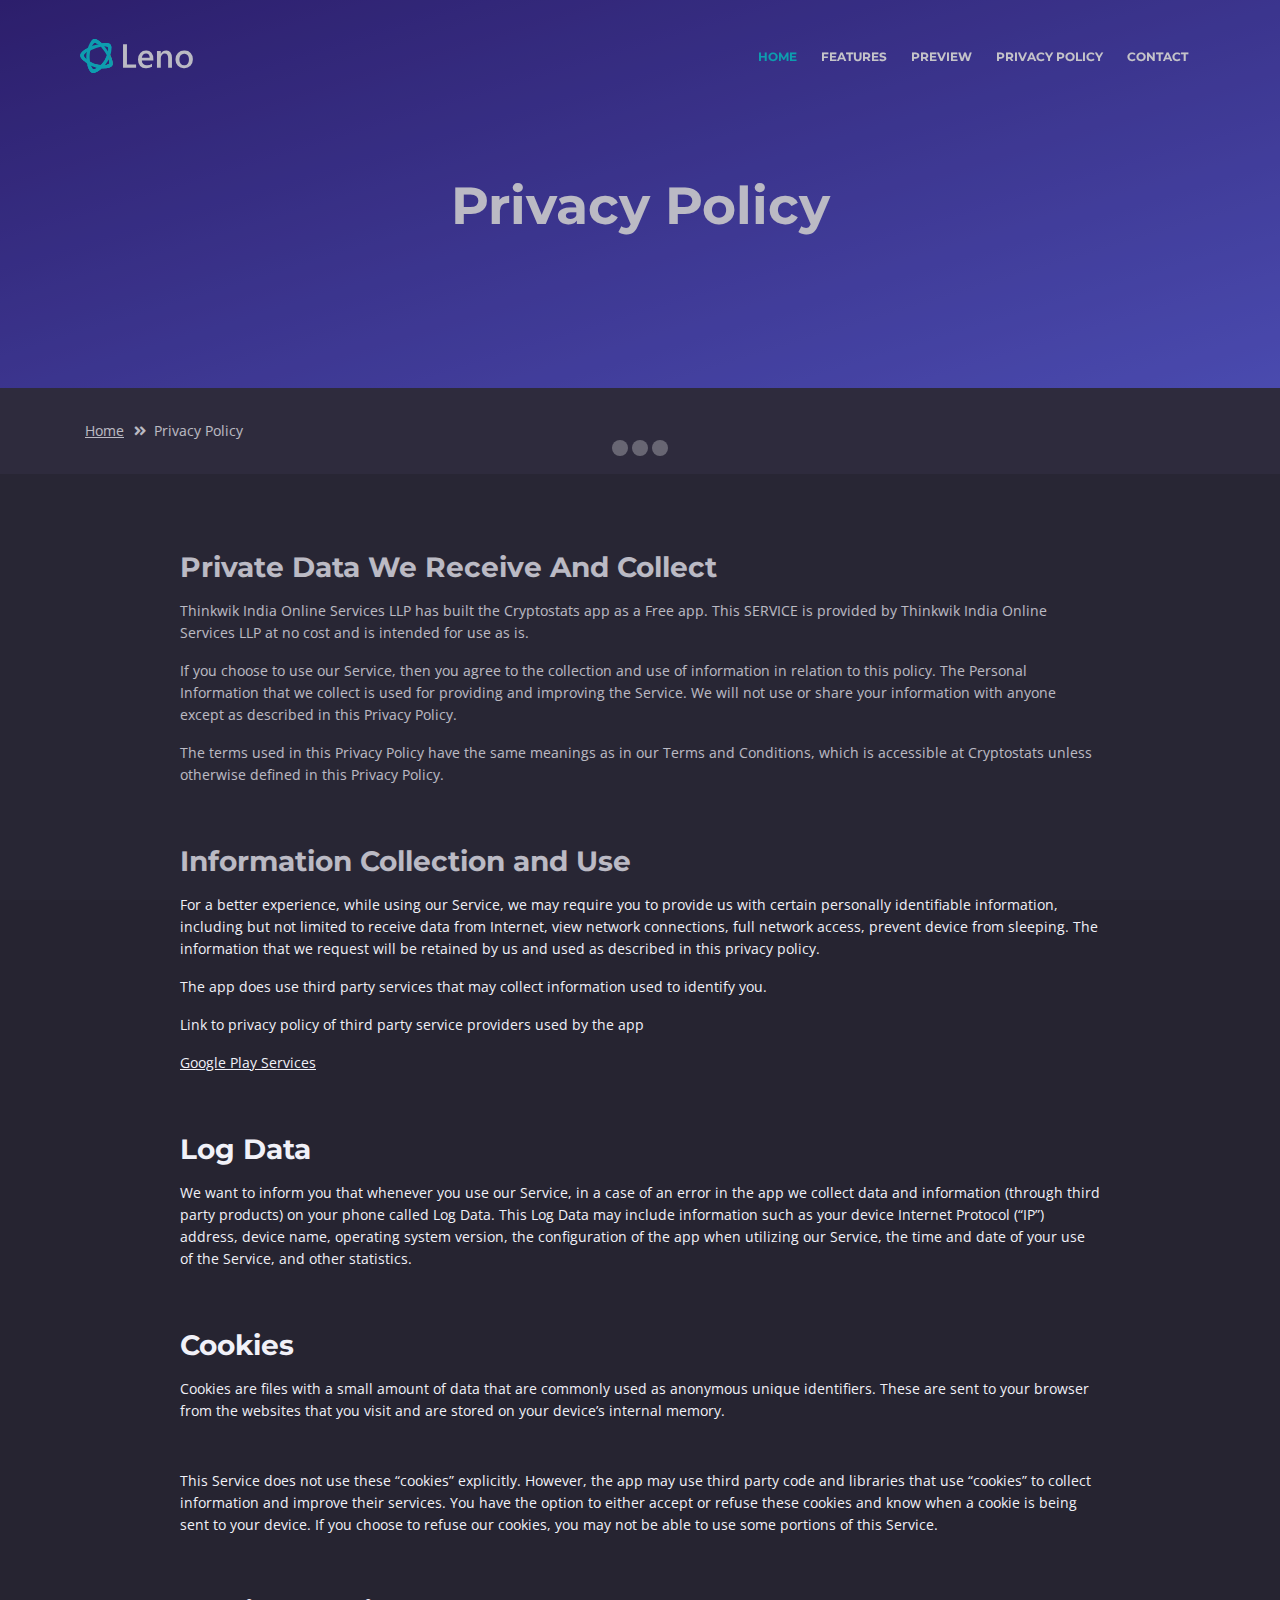
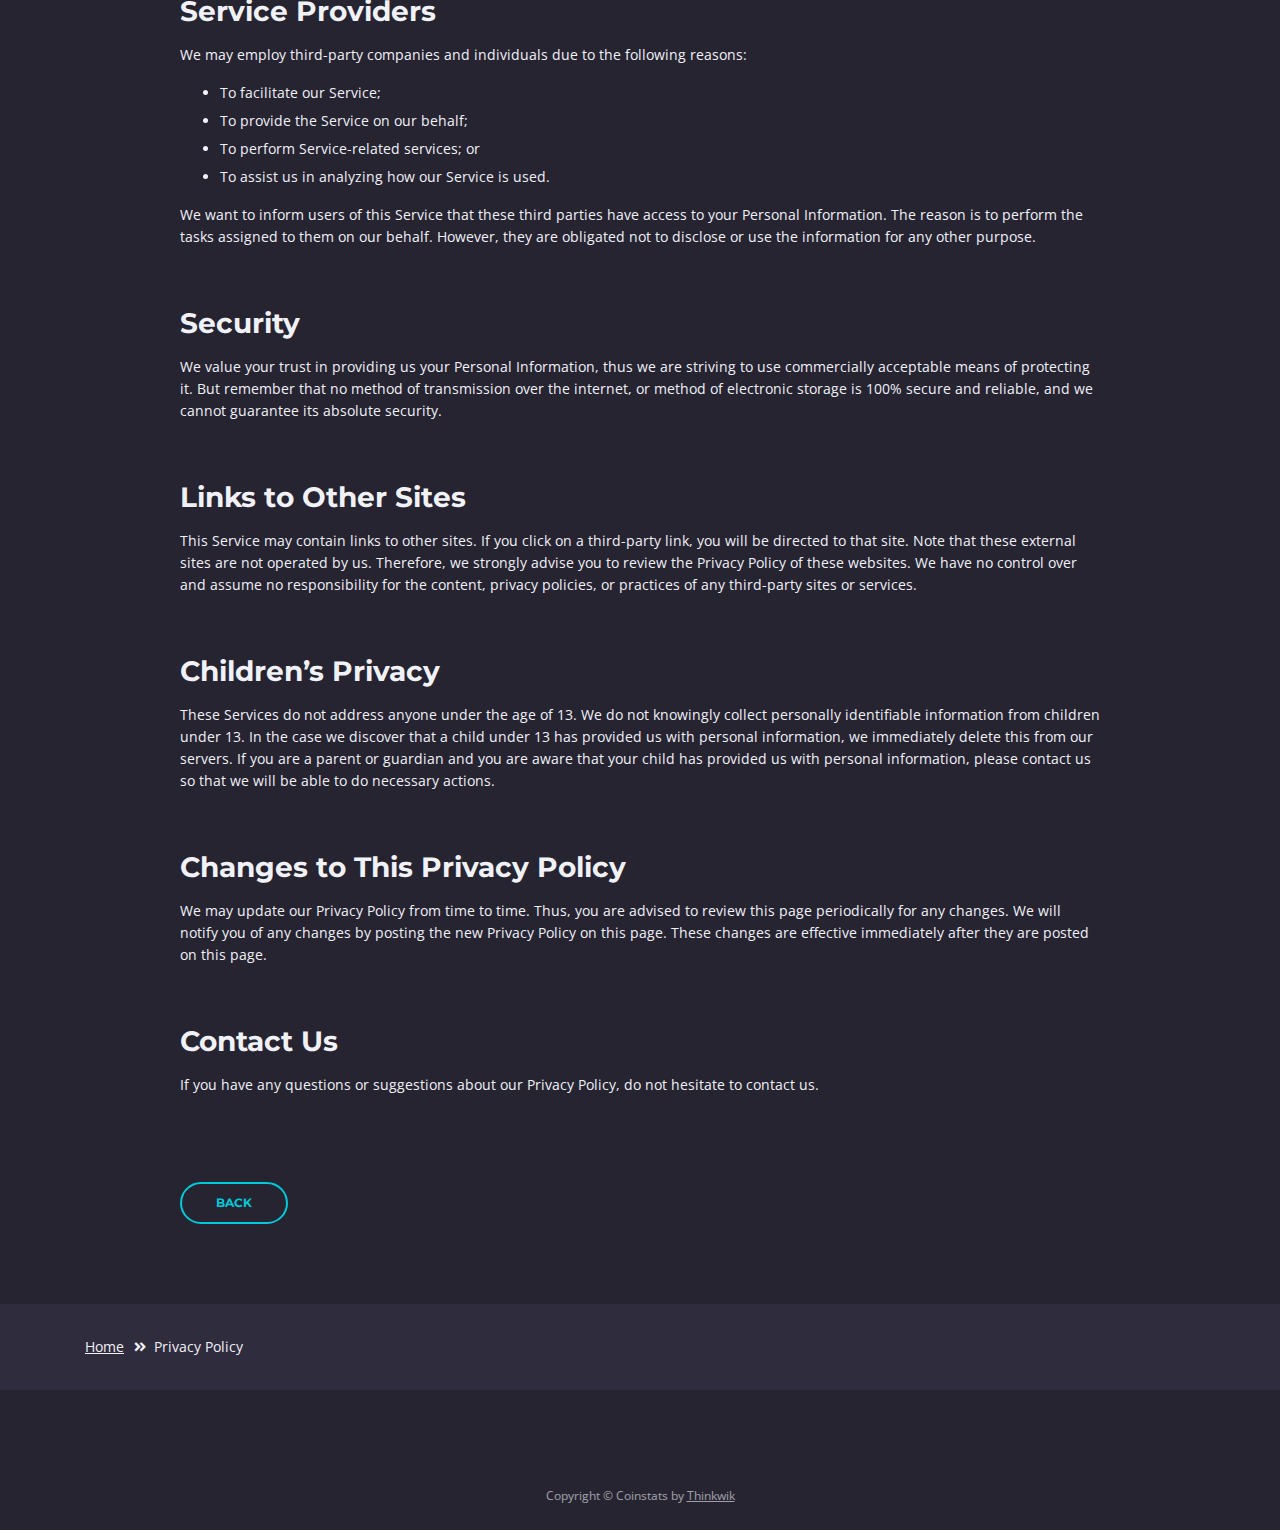
==== commit 4817da0c: "Add Privacy Policy Link and Update header and footer" ====
--- a/privacy-policy.html
+++ b/privacy-policy.html
@@ -1,389 +1,310 @@
 <!DOCTYPE html>
 <html lang="en">
-<head>
-    <meta charset="utf-8">
-    <meta name="viewport" content="width=device-width, initial-scale=1, shrink-to-fit=no">
-    
-    <!-- SEO Meta Tags -->
-    <meta name="description" content="Free mobile app HTML landing page template to help you build a great online presence for your app which will convert visitors into users">
-    <meta name="author" content="Inovatik">
-
-    <!-- OG Meta Tags to improve the way the post looks when you share the page on LinkedIn, Facebook, Google+ -->
-	<meta property="og:site_name" content="" /> <!-- website name -->
-	<meta property="og:site" content="" /> <!-- website link -->
-	<meta property="og:title" content=""/> <!-- title shown in the actual shared post -->
-	<meta property="og:description" content="" /> <!-- description shown in the actual shared post -->
-	<meta property="og:image" content="" /> <!-- image link, make sure it's jpg -->
-	<meta property="og:url" content="" /> <!-- where do you want your post to link to -->
-	<meta property="og:type" content="article" />
-
-    <!-- Website Title -->
-    <title>Privacy Policy - Coin Stats</title>
-    
-    <!-- Styles -->
-    <link href="https://fonts.googleapis.com/css?family=Open+Sans:300,300i,400,400i,600,600i,700,700i" rel="stylesheet">
-    <link href="https://fonts.googleapis.com/css?family=Montserrat:600,700" rel="stylesheet">
-    <link href="css/bootstrap.css" rel="stylesheet">
-    <link href="css/fontawesome-all.css" rel="stylesheet">
-    <link href="css/swiper.css" rel="stylesheet">
-	<link href="css/magnific-popup.css" rel="stylesheet">
-    <link href="css/styles.css" rel="stylesheet">
-	
-	<!-- Favicon  -->
-    <link rel="icon" href="images/favicon.png">
-</head>
-<body data-spy="scroll" data-target=".fixed-top">
-    
-    <!-- Preloader -->
-	<div class="spinner-wrapper">
-        <div class="spinner">
-            <div class="bounce1"></div>
-            <div class="bounce2"></div>
-            <div class="bounce3"></div>
+    <head>
+        <meta charset="utf-8">
+        <meta name="viewport" content="width=device-width, initial-scale=1, shrink-to-fit=no">
+
+        <!-- SEO Meta Tags -->
+        <meta name="description" content="Free mobile app HTML landing page template to help you build a great online presence for your app which will convert visitors into users">
+        <meta name="author" content="Inovatik">
+
+        <!-- OG Meta Tags to improve the way the post looks when you share the page on LinkedIn, Facebook, Google+ -->
+        <meta property="og:site_name" content="" /> <!-- website name -->
+        <meta property="og:site" content="" /> <!-- website link -->
+        <meta property="og:title" content=""/> <!-- title shown in the actual shared post -->
+        <meta property="og:description" content="" /> <!-- description shown in the actual shared post -->
+        <meta property="og:image" content="" /> <!-- image link, make sure it's jpg -->
+        <meta property="og:url" content="" /> <!-- where do you want your post to link to -->
+        <meta property="og:type" content="article" />
+
+        <!-- Website Title -->
+        <title>Privacy Policy - Coin Stats</title>
+
+        <!-- Styles -->
+        <link href="https://fonts.googleapis.com/css?family=Open+Sans:300,300i,400,400i,600,600i,700,700i" rel="stylesheet">
+        <link href="https://fonts.googleapis.com/css?family=Montserrat:600,700" rel="stylesheet">
+        <link href="css/bootstrap.css" rel="stylesheet">
+        <link href="css/fontawesome-all.css" rel="stylesheet">
+        <link href="css/swiper.css" rel="stylesheet">
+        <link href="css/magnific-popup.css" rel="stylesheet">
+        <link href="css/styles.css" rel="stylesheet">
+
+        <!-- Favicon  -->
+        <link rel="icon" href="images/favicon.png">
+    </head>
+    <body data-spy="scroll" data-target=".fixed-top">
+
+        <!-- Preloader -->
+        <div class="spinner-wrapper">
+            <div class="spinner">
+                <div class="bounce1"></div>
+                <div class="bounce2"></div>
+                <div class="bounce3"></div>
+            </div>
         </div>
-    </div>
-    <!-- end of preloader -->
-    
-
-    <!-- Navbar -->
-    <nav class="navbar navbar-expand-md navbar-dark navbar-custom fixed-top">
-        <!-- Text Logo - Use this if you don't have a graphic logo -->
-        <!-- <a class="navbar-brand logo-text page-scroll" href="index.html">Leno</a> -->
-
-        <!-- Image Logo -->
-        <a class="navbar-brand logo-image" href="index.html"><img src="images/logo.svg" alt="alternative"></a> 
-        
-        <!-- Mobile Menu Toggle Button -->
-        <button class="navbar-toggler" type="button" data-toggle="collapse" data-target="#navbarsExampleDefault" aria-controls="navbarsExampleDefault" aria-expanded="false" aria-label="Toggle navigation">
-            <span class="navbar-toggler-awesome fas fa-bars"></span>
-            <span class="navbar-toggler-awesome fas fa-times"></span>
-        </button>
-        <!-- end of mobile menu toggle button -->
-
-        <div class="collapse navbar-collapse" id="navbarsExampleDefault">
-            <ul class="navbar-nav ml-auto">
-                <li class="nav-item">
-                    <a class="nav-link page-scroll" href="index.html#header">HOME <span class="sr-only">(current)</span></a>
-                </li>
-                <li class="nav-item">
-                    <a class="nav-link page-scroll" href="index.html#features">FEATURES</a>
-                </li>
-                <li class="nav-item">
-                    <a class="nav-link page-scroll" href="index.html#preview">PREVIEW</a>
-                </li>
-
-                <!-- Dropdown Menu -->          
-                <li class="nav-item dropdown">
-                    <a class="nav-link dropdown-toggle page-scroll" href="index.html#details" id="navbarDropdown" role="button" aria-haspopup="true" aria-expanded="false">DETAILS</a>
-                    <div class="dropdown-menu" aria-labelledby="navbarDropdown">
-                        <a class="dropdown-item" href="terms-conditions.html"><span class="item-text">TERMS CONDITIONS</span></a>
-                        <div class="dropdown-items-divide-hr"></div>
-                        <a class="dropdown-item" href="privacy-policy.html"><span class="item-text">PRIVACY POLICY</span></a>
-                    </div>
-                </li>
-                <!-- end of dropdown menu -->
-
-                <li class="nav-item">
-                    <a class="nav-link page-scroll" href="index.html#contact">CONTACT</a>
-                </li>
-            </ul>
-            <span class="nav-item social-icons">
-                <span class="fa-stack">
-                    <a href="#your-link">
-                        <i class="fas fa-circle fa-stack-2x"></i>
-                        <i class="fab fa-facebook-f fa-stack-1x"></i>
-                    </a>
-                </span>
-                <span class="fa-stack">
-                    <a href="#your-link">
-                        <i class="fas fa-circle fa-stack-2x"></i>
-                        <i class="fab fa-twitter fa-stack-1x"></i>
-                    </a>
-                </span>
-            </span>
-        </div>
-    </nav> <!-- end of navbar -->
-    <!-- end of navbar -->
-
-
-    <!-- Header -->
-    <header id="header" class="ex-header">
-        <div class="container">
-            <div class="row">
-                <div class="col-md-12">
-                    <h1>Privacy Policy</h1>
-                </div> <!-- end of col -->
-            </div> <!-- end of row -->
-        </div> <!-- end of container -->
-    </header> <!-- end of ex-header -->
-    <!-- end of header -->
-
-
-    <!-- Breadcrumbs -->
-    <div class="ex-basic-1">
-        <div class="container">
-            <div class="row">
-                <div class="col-lg-12">
-                    <div class="breadcrumbs">
-                        <a href="index.html">Home</a><i class="fa fa-angle-double-right"></i><span>Privacy Policy</span>
-                    </div> <!-- end of breadcrumbs -->
-                </div> <!-- end of col -->
-            </div> <!-- end of row -->
-        </div> <!-- end of container -->
-    </div> <!-- end of ex-basic-1 -->
-    <!-- end of breadcrumbs -->
-
-
-    <!-- Privacy Content -->
-    <div class="ex-basic-2">
-        <div class="container">
-            <div class="row">
-                <div class="col-lg-10 offset-lg-1">
-                    <div class="text-container">
-                        <h3>Private Data We Receive And Collect</h3>
-                        <p>Leno also automatically collects and receives certain information from your computer or mobile device, including the activities you perform on our Website, the Platforms, and the Applications, the type of hardware and software you are using (for example, your operating system or browser), and information obtained from cookies. For example, each time you visit the Website or otherwise use the Services, we automatically collect your IP address, browser and device type, access times, the web page from which you came, the regions from which you navigate the web page, and the web page(s) you access (as applicable).</p>
-                        <p>When you first register for a Leno account, and when you use the Services, we collect some <a class="turquoise" href="#your-link">Personal Information</a> about you such as:</p>
-                        <div class="row">
-                            <div class="col-md-6">
-                                <ul class="list-unstyled li-space-lg indent">
-                                    <li class="media">
-                                        <i class="fas fa-square"></i>
-                                        <div class="media-body">The geographic area where you use your computer and mobile devices</div>
-                                    </li>
-                                    <li class="media">
-                                        <i class="fas fa-square"></i>
-                                        <div class="media-body">Your full name, username, and email address and other contact details</div>
-                                    </li>
-                                    <li class="media">
-                                        <i class="fas fa-square"></i>
-                                        <div class="media-body">A unique Leno user ID (an alphanumeric string) which is assigned to you upon registration</div>
-                                    </li>
-                                    <li class="media">
-                                        <i class="fas fa-square"></i>
-                                        <div class="media-body">Other optional information as part of your account profile</div>
-                                    </li>
-                                    <li class="media">
-                                        <i class="fas fa-square"></i>
-                                        <div class="media-body">Your IP Address and, when applicable, timestamp related to your consent and confirmation of consent</div>
-                                    </li>
-                                    <li class="media">
-                                        <i class="fas fa-square"></i>
-                                        <div class="media-body">Other information submitted by you or your organizational representatives via various methods</div>
-                                    </li>
-                                </ul>
-                            </div> <!-- end of col -->
-
-                            <div class="col-md-6">
-                                <ul class="list-unstyled li-space-lg indent">
-                                    <li class="media">
-                                        <i class="fas fa-square"></i>
-                                        <div class="media-body">Your billing address and any necessary other information to complete any financial transaction, and when making purchases through the Services, we may also collect your credit card or PayPal information</div>
-                                    </li>
-                                    <li class="media">
-                                        <i class="fas fa-square"></i>
-                                        <div class="media-body">User generated content (such as messages, posts, comments, pages, profiles, images, feeds or communications exchanged on the Supported Platforms)</div>
-                                    </li>
-                                    <li class="media">
-                                        <i class="fas fa-square"></i>
-                                        <div class="media-body">Images or other files that you may publish via our Services</div>
-                                    </li>
-                                    <li class="media">
-                                        <i class="fas fa-square"></i>
-                                        <div class="media-body">Information (such as messages, posts, comments, pages, profiles, images) we may receive relating to communications you send us, such as queries or comments concerning</div>
-                                    </li>
-                                </ul>
-                            </div> <!-- end of col -->
-                        </div> <!-- end of row -->
-                    </div> <!-- end of text-container-->
-                    
-                    <div class="text-container">
-                        <h3>How We Use Leno Landing Page Data</h3>
-                        <p>Leno SaaS Landing Page Template uses visitors' data for the following general purposes:</p>
-                        <ol class="li-space-lg">
-                            <li>To identify you when you login to your account</li>
-                            <li>To enable us to operate the Services and provide them to you</li>
-                            <li>To verify your transactions and for purchase confirmation, billing, security, and authentication (including security tokens for communication with installed)</li>
-                            <li>To analyze the Website or the other Services and information about our visitors and users, including research into our user demographics and user behaviour in order to improve our content and Services</li>
-                            <li>To contact you about your account and provide customer service support, including responding to your comments and questions</li>
-                            <li>To share aggregate (non-identifiable) statistics about users of the Services to prospective advertisers and partners</li>
-                            <li>To keep you informed about the Services, features, surveys, newsletters, offers, surveys, newsletters, offers, contests and events we think you may find useful or which you have requested from us</li>
-                            <li>To sell or market Leno Landing Page products and services to you</li>
-                            <li>To better understand your needs and the needs of users in the aggregate, diagnose problems, analyze trends, improve the features and usability of the Services, and better understand and market to our customers and users</li>
-                            <li>To keep the Services safe and secure</li>
-                            <li>We also use non-identifiable information gathered for statistical purposes to keep track of the number of visits to the Services with a view to introducing improvements and improving usability of the Services. We may share this type of statistical data so that our partners also understand how often people use the Services, so that they, too, may provide you with an optimal experience.</li>
-                        </ol>
-                    </div> <!-- end of text-container -->
-
-                    <div class="text-container">
-                        <h3>Customer Content We Process For Customers</h3>
-                        <p>Leno is a HTML landing page template tool. By its nature, Services enable our customers to promote their products and services integrate with hundreds of business applications that they already use, all in one place.</p>
-                        <p>Services help our customers promote their products and services, marketing and advertising; engaging audiences; scheduling and publishing messages; and analyze the results.</p>
-                    </div> <!-- end of text container -->
-
-                    <div class="text-container">
-                        <h3>Consent Of Using Leno Landing Page</h3>
-					    <p class="mb-5">By using any of the Services, or submitting or collecting any Personal Information via the Services, you consent to the collection, transfer, storage disclosure, and use of your Personal Information in the manner set out in this Privacy Policy. If you do not consent to the use of your Personal Information in these ways, please stop using the Services.</p>
-                    </div> <!-- end of text-container -->
-                                       
-                    <div class="row">
-                        <div class="col-md-6">
-                            <div class="text-container last">
-                                <h3>Inquire What Data We Have</h3>
-                                <p>Leno Landing Page uses tracking technology on the landing page, in the Applications, and in the Platforms, including mobile application identifiers and a unique Leno user ID to help us recognize you across different Services, to monitor usage and web traffic routing for the Services, and to customize and improve the Services.</p>
-                                <p> By visiting Leno or using the Services you agree to the use of cookies in your browser and HTML-based emails. Cookies are small text files placed on your device when you visit a website. By using any of the Services, or submitting or collecting any Personal Information via the Services, you consent to the collection, transfer, storage disclosure, and use of your <a class="turquoise" href="#your-link">Personal Information</a></p>
-                            </div> <!-- end of text container -->
-                        </div> <!-- end of col-->
-                        <div class="col-md-6">
-
-                            <!-- Privacy Form -->
-                            <div class="form-container">
-                                <form id="privacyForm" data-toggle="validator" data-focus="false">
-                                    <div class="form-group">
-                                        <input type="text" class="form-control-input" id="pname" required>
-                                        <label class="label-control" for="pname">Name</label>
-                                        <div class="help-block with-errors"></div>
-                                    </div>
-                                    <div class="form-group">
-                                        <input type="email" class="form-control-input" id="pemail" required>
-                                        <label class="label-control" for="pemail">Email</label>
-                                        <div class="help-block with-errors"></div>
-                                    </div>
-                                    <div class="form-group">
-                                        <select class="form-control-select" id="pselect" required>
-                                            <option class="select-option" value="" disabled selected>Select Option</option>
-                                            <option class="select-option" value="Delete data">Delete my data</option>
-                                            <option class="select-option" value="Show me data">Show me my data</option>
-                                        </select>
-                                        <div class="help-block with-errors"></div>
-                                    </div>
-                                    <div class="form-group checkbox">
-                                        <input type="checkbox" id="pterms" value="Agreed-to-Terms" required>I have read and agree to Leno's <a href="privacy-policy.html">Privacy Policy</a> and <a href="terms-conditions.html">Terms Conditions</a>
-                                        <div class="help-block with-errors"></div>
-                                    </div>
-                                    <div class="form-group">
-                                        <button type="submit" class="form-control-submit-button">SUBMIT</button>
-                                    </div>
-                                    <div class="form-message">
-                                        <div id="pmsgSubmit" class="h3 text-center hidden"></div>
-                                    </div>
-                                </form>
-                            </div> <!-- end of form container -->
-                            <!-- end of privacy form -->
-
-                        </div> <!-- end of col--> 
-                    </div> <!-- end of row -->
-                    <a class="btn-outline-reg back" href="index.html">BACK</a>
-                </div> <!-- end of col-->
-            </div> <!-- end of row -->
-        </div> <!-- end of container -->
-    </div> <!-- end of ex-basic-2 -->
-    <!-- end of privacy content -->
-
-
-    <!-- Breadcrumbs -->
-    <div class="ex-basic-1">
-        <div class="container">
-            <div class="row">
-                <div class="col-lg-12">
-                    <div class="breadcrumbs">
-                        <a href="index.html">Home</a><i class="fa fa-angle-double-right"></i><span>Privacy Policy</span>
-                    </div> <!-- end of breadcrumbs -->
-                </div> <!-- end of col -->
-            </div> <!-- end of row -->
-        </div> <!-- end of container -->
-    </div> <!-- end of ex-basic-1 -->
-    <!-- end of breadcrumbs -->
-
-    
-    <!-- Footer -->
-    <div class="footer">
-        <div class="container">
-            <div class="row">
-                <div class="col-md-4">
-                    <div class="footer-col">
-                        <h4>About Leno</h4>
-                        <p>We're passionate about creating the best mobile apps for personal development</p>
-                    </div>
-                </div> <!-- end of col -->
-                <div class="col-md-4">
-                    <div class="footer-col middle">
-                        <h4>Important Links</h4>
-                        <ul class="list-unstyled li-space-lg">
-                            <li class="media">
-                                <i class="fas fa-square"></i>
-                                <div class="media-body">Our business partners <a class="turquoise" href="#your-link">startupguide.com</a></div>
-                            </li>
-                            <li class="media">
-                                <i class="fas fa-square"></i>
-                                <div class="media-body">Read our <a class="turquoise" href="terms-conditions.html">Terms & Conditions</a>, <a class="turquoise" href="privacy-policy.html">Privacy Policy</a></div>
-                            </li>
-                        </ul>
-                    </div>
-                </div> <!-- end of col -->
-                <div class="col-md-4">
-                    <div class="footer-col last">
-                        <h4>Social Media</h4>
-                        <span class="fa-stack">
-                            <a href="#your-link">
-                                <i class="fas fa-circle fa-stack-2x"></i>
-                                <i class="fab fa-facebook-f fa-stack-1x"></i>
-                            </a>
-                        </span>
-                        <span class="fa-stack">
-                            <a href="#your-link">
-                                <i class="fas fa-circle fa-stack-2x"></i>
-                                <i class="fab fa-twitter fa-stack-1x"></i>
-                            </a>
-                        </span>
-                        <span class="fa-stack">
-                            <a href="#your-link">
-                                <i class="fas fa-circle fa-stack-2x"></i>
-                                <i class="fab fa-google-plus-g fa-stack-1x"></i>
-                            </a>
-                        </span>
-                        <span class="fa-stack">
-                            <a href="#your-link">
-                                <i class="fas fa-circle fa-stack-2x"></i>
-                                <i class="fab fa-instagram fa-stack-1x"></i>
-                            </a>
-                        </span>
-                        <span class="fa-stack">
-                            <a href="#your-link">
-                                <i class="fas fa-circle fa-stack-2x"></i>
-                                <i class="fab fa-linkedin-in fa-stack-1x"></i>
-                            </a>
-                        </span>
-                    </div> 
-                </div> <!-- end of col -->
-            </div> <!-- end of row -->
-        </div> <!-- end of container -->
-    </div> <!-- end of footer -->  
-    <!-- end of footer -->
-
-
-    <!-- Copyright -->
-    <div class="copyright">
-        <div class="container">
-            <div class="row">
-                <div class="col-lg-12">
-                    <p class="p-small">Copyright © Leno - Mobile App Landing Page Template by <a href="http://www.inovatik.com">Inovatik</a></p>
-                </div> <!-- end of col -->
-            </div> <!-- enf of row -->
-        </div> <!-- end of container -->
-    </div> <!-- end of copyright --> 
-    <!-- end of copyright -->
-
-	
-    <!-- Scripts -->
-    <script src="js/jquery.min.js"></script> <!-- jQuery for Bootstrap's JavaScript plugins -->
-    <script src="js/popper.min.js"></script> <!-- Popper tooltip library for Bootstrap -->
-    <script src="js/bootstrap.min.js"></script> <!-- Bootstrap framework -->
-    <script src="js/jquery.easing.min.js"></script> <!-- jQuery Easing for smooth scrolling between anchors -->
-    <script src="js/swiper.min.js"></script> <!-- Swiper for image and text sliders -->
-    <script src="js/jquery.magnific-popup.js"></script> <!-- Magnific Popup for lightboxes -->
-    <script src="js/morphext.min.js"></script> <!-- Morphtext rotating text in the header -->
-    <script src="js/validator.min.js"></script> <!-- Validator.js - Bootstrap plugin that validates forms -->
-    <script src="js/scripts.js"></script> <!-- Custom scripts -->
-    
-</body>
+        <!-- end of preloader -->
+
+
+        <!-- Navbar -->
+        <nav class="navbar navbar-expand-md navbar-dark navbar-custom fixed-top">
+            <!-- Text Logo - Use this if you don't have a graphic logo -->
+            <!-- <a class="navbar-brand logo-text page-scroll" href="index.html">Leno</a> -->
+
+            <!-- Image Logo -->
+            <a class="navbar-brand logo-image" href="index.html"><img src="images/logo.svg" alt="alternative"></a> 
+
+            <!-- Mobile Menu Toggle Button -->
+            <button class="navbar-toggler" type="button" data-toggle="collapse" data-target="#navbarsExampleDefault" aria-controls="navbarsExampleDefault" aria-expanded="false" aria-label="Toggle navigation">
+                <span class="navbar-toggler-awesome fas fa-bars"></span>
+                <span class="navbar-toggler-awesome fas fa-times"></span>
+            </button>
+            <!-- end of mobile menu toggle button -->
+
+            <div class="collapse navbar-collapse" id="navbarsExampleDefault">
+                <ul class="navbar-nav ml-auto">
+                    <li class="nav-item">
+                        <a class="nav-link page-scroll" href="#header">HOME <span class="sr-only">(current)</span></a>
+                    </li>
+                    <li class="nav-item">
+                        <a class="nav-link page-scroll" href="#features">FEATURES</a>
+                    </li>
+                    <li class="nav-item">
+                        <a class="nav-link page-scroll" href="#preview">PREVIEW</a>
+                    </li>
+                    <li class="nav-item">
+                        <a class="nav-link page-scroll" href="privacy-policy.html">PRIVACY POLICY</a>
+                    </li>
+
+                    <!-- Dropdown Menu -->          
+                    <!--                    <li class="nav-item dropdown">
+                                            <a class="nav-link dropdown-toggle page-scroll" href="#details" id="navbarDropdown" role="button" aria-haspopup="true" aria-expanded="false">DETAILS</a>
+                                            <div class="dropdown-menu" aria-labelledby="navbarDropdown">
+                                                <a class="dropdown-item" href="terms-conditions.html"><span class="item-text">TERMS CONDITIONS</span></a>
+                                                <div class="dropdown-items-divide-hr"></div>
+                                                <a class="dropdown-item" href="privacy-policy.html"><span class="item-text">PRIVACY POLICY</span></a>
+                                            </div>
+                                        </li>-->
+                    <!-- end of dropdown menu -->
+
+                    <li class="nav-item">
+                        <a class="nav-link page-scroll" href="#contact">CONTACT</a>
+                    </li>
+                </ul>
+<!--                <span class="nav-item social-icons">
+                    <span class="fa-stack">
+                        <a href="#your-link">
+                            <i class="fas fa-circle fa-stack-2x"></i>
+                            <i class="fab fa-facebook-f fa-stack-1x"></i>
+                        </a>
+                    </span>
+                    <span class="fa-stack">
+                        <a href="#your-link">
+                            <i class="fas fa-circle fa-stack-2x"></i>
+                            <i class="fab fa-twitter fa-stack-1x"></i>
+                        </a>
+                    </span>
+                </span>-->
+            </div>
+        </nav> <!-- end of navbar -->
+        <!-- end of navbar -->
+
+
+        <!-- Header -->
+        <header id="header" class="ex-header">
+            <div class="container">
+                <div class="row">
+                    <div class="col-md-12">
+                        <h1>Privacy Policy</h1>
+                    </div> <!-- end of col -->
+                </div> <!-- end of row -->
+            </div> <!-- end of container -->
+        </header> <!-- end of ex-header -->
+        <!-- end of header -->
+
+
+        <!-- Breadcrumbs -->
+        <div class="ex-basic-1">
+            <div class="container">
+                <div class="row">
+                    <div class="col-lg-12">
+                        <div class="breadcrumbs">
+                            <a href="index.html">Home</a><i class="fa fa-angle-double-right"></i><span>Privacy Policy</span>
+                        </div> <!-- end of breadcrumbs -->
+                    </div> <!-- end of col -->
+                </div> <!-- end of row -->
+            </div> <!-- end of container -->
+        </div> <!-- end of ex-basic-1 -->
+        <!-- end of breadcrumbs -->
+
+
+        <!-- Privacy Content -->
+        <div class="ex-basic-2">
+            <div class="container">
+                <div class="row">
+                    <div class="col-lg-10 offset-lg-1">
+                        <div class="text-container">
+                            <h3>Private Data We Receive And Collect</h3>
+                            <p>Thinkwik India Online Services LLP has built the Cryptostats app as a Free app. This SERVICE is provided by Thinkwik India Online Services LLP at no cost and is intended for use as is.</p>
+                            <p>If you choose to use our Service, then you agree to the collection and use of information in relation to this policy. The Personal Information that we collect is used for providing and improving the Service. We will not use or share your information with anyone except as described in this Privacy Policy.</p>
+                            <p>The terms used in this Privacy Policy have the same meanings as in our Terms and Conditions, which is accessible at Cryptostats unless otherwise defined in this Privacy Policy.</p>                            
+                        </div> <!-- end of text-container-->
+
+                        <div class="text-container">
+                            <h3>Information Collection and Use</h3>
+                            <p>For a better experience, while using our Service, we may require you to provide us with certain personally identifiable information, including but not limited to receive data from Internet, view network connections, full network access, prevent device from sleeping. The information that we request will be retained by us and used as described in this privacy policy.</p>
+                            <p>The app does use third party services that may collect information used to identify you.</p>
+                            <p>Link to privacy policy of third party service providers used by the app</p>
+                            <p><a href="https://policies.google.com/privacy" target="_blank">Google Play Services</a></p>                            
+                        </div> <!-- end of text-container -->
+
+                        <div class="text-container">
+                            <h3>Log Data</h3>
+                            <p>We want to inform you that whenever you use our Service, in a case of an error in the app we collect data and information (through third party products) on your phone called Log Data. This Log Data may include information such as your device Internet Protocol (“IP”) address, device name, operating system version, the configuration of the app when utilizing our Service, the time and date of your use of the Service, and other statistics.</p>
+                        </div> <!-- end of text container -->
+
+                        <div class="text-container">
+                            <h3>Cookies</h3>
+                            <p class="mb-5">Cookies are files with a small amount of data that are commonly used as anonymous unique identifiers. These are sent to your browser from the websites that you visit and are stored on your device’s internal memory.</p>
+                            <p class="mb-5">This Service does not use these “cookies” explicitly. However, the app may use third party code and libraries that use “cookies” to collect information and improve their services. You have the option to either accept or refuse these cookies and know when a cookie is being sent to your device. If you choose to refuse our cookies, you may not be able to use some portions of this Service.</p>
+                        </div> <!-- end of text-container -->
+
+                        <div class="text-container">
+                            <h3>Service Providers</h3>
+                            <p>We may employ third-party companies and individuals due to the following reasons:</p>
+                            <ul class="li-space-lg">
+                                <li>To facilitate our Service;</li>
+                                <li>To provide the Service on our behalf;</li>
+                                <li>To perform Service-related services; or</li>
+                                <li>To assist us in analyzing how our Service is used.</li>                                
+                            </ul>
+                            <p>
+                                We want to inform users of this Service that these third parties have access to your Personal Information. The reason is to perform the tasks assigned to them on our behalf. However, they are obligated not to disclose or use the information for any other purpose.
+                            </p>
+                        </div>
+
+                        <div class="text-container">
+                            <h3>Security</h3>
+                            <p class="mb-5">We value your trust in providing us your Personal Information, thus we are striving to use commercially acceptable means of protecting it. But remember that no method of transmission over the internet, or method of electronic storage is 100% secure and reliable, and we cannot guarantee its absolute security.</p>
+                        </div> <!-- end of text-container -->
+
+                        <div class="text-container">
+                            <h3>Links to Other Sites</h3>
+                            <p class="mb-5">This Service may contain links to other sites. If you click on a third-party link, you will be directed to that site. Note that these external sites are not operated by us. Therefore, we strongly advise you to review the Privacy Policy of these websites. We have no control over and assume no responsibility for the content, privacy policies, or practices of any third-party sites or services.</p>
+                        </div> <!-- end of text-container -->
+
+                        <div class="text-container">
+                            <h3>Children’s Privacy</h3>
+                            <p class="mb-5">These Services do not address anyone under the age of 13. We do not knowingly collect personally identifiable information from children under 13. In the case we discover that a child under 13 has provided us with personal information, we immediately delete this from our servers. If you are a parent or guardian and you are aware that your child has provided us with personal information, please contact us so that we will be able to do necessary actions.</p>
+                        </div> <!-- end of text-container -->
+
+                        <div class="text-container">
+                            <h3>Changes to This Privacy Policy</h3>
+                            <p class="mb-5">We may update our Privacy Policy from time to time. Thus, you are advised to review this page periodically for any changes. We will notify you of any changes by posting the new Privacy Policy on this page. These changes are effective immediately after they are posted on this page.</p>
+                        </div> <!-- end of text-container -->
+
+                        <div class="text-container">
+                            <h3>Contact Us</h3>
+                            <p class="mb-5">If you have any questions or suggestions about our Privacy Policy, do not hesitate to contact us.</p>
+                        </div> <!-- end of text-container -->
+
+
+                        <a class="btn-outline-reg back" href="index.html">BACK</a>
+                    </div> <!-- end of col-->
+                </div> <!-- end of row -->
+            </div> <!-- end of container -->
+        </div> <!-- end of ex-basic-2 -->
+        <!-- end of privacy content -->
+
+
+        <!-- Breadcrumbs -->
+        <div class="ex-basic-1">
+            <div class="container">
+                <div class="row">
+                    <div class="col-lg-12">
+                        <div class="breadcrumbs">
+                            <a href="index.html">Home</a><i class="fa fa-angle-double-right"></i><span>Privacy Policy</span>
+                        </div> <!-- end of breadcrumbs -->
+                    </div> <!-- end of col -->
+                </div> <!-- end of row -->
+            </div> <!-- end of container -->
+        </div> <!-- end of ex-basic-1 -->
+        <!-- end of breadcrumbs -->
+
+
+        <!-- Footer -->
+        <div class="footer">
+            <div class="container">
+                <div class="row">
+<!--                    <div class="col-md-4">
+                        <div class="footer-col">
+                            <h4>About Leno</h4>
+                            <p>We're passionate about creating the best mobile apps for personal development</p>
+                        </div>
+                    </div>  end of col                     -->
+<!--                    <div class="col-md-4">
+                        <div class="footer-col last">
+                            <h4>Social Media</h4>
+                            <span class="fa-stack">
+                                <a href="#your-link">
+                                    <i class="fas fa-circle fa-stack-2x"></i>
+                                    <i class="fab fa-facebook-f fa-stack-1x"></i>
+                                </a>
+                            </span>
+                            <span class="fa-stack">
+                                <a href="#your-link">
+                                    <i class="fas fa-circle fa-stack-2x"></i>
+                                    <i class="fab fa-twitter fa-stack-1x"></i>
+                                </a>
+                            </span>
+                            <span class="fa-stack">
+                                <a href="#your-link">
+                                    <i class="fas fa-circle fa-stack-2x"></i>
+                                    <i class="fab fa-google-plus-g fa-stack-1x"></i>
+                                </a>
+                            </span>
+                            <span class="fa-stack">
+                                <a href="#your-link">
+                                    <i class="fas fa-circle fa-stack-2x"></i>
+                                    <i class="fab fa-instagram fa-stack-1x"></i>
+                                </a>
+                            </span>
+                            <span class="fa-stack">
+                                <a href="#your-link">
+                                    <i class="fas fa-circle fa-stack-2x"></i>
+                                    <i class="fab fa-linkedin-in fa-stack-1x"></i>
+                                </a>
+                            </span>
+                        </div> 
+                    </div>  end of col -->
+                </div> <!-- end of row -->
+            </div> <!-- end of container -->
+        </div> <!-- end of footer -->  
+        <!-- end of footer -->
+
+
+        <!-- Copyright -->
+        <div class="copyright">
+            <div class="container">
+                <div class="row">
+                    <div class="col-lg-12">
+                        <p class="p-small">Copyright © Coinstats by <a href="https://www.thinkwik.com/" target="_blank">Thinkwik</a></p>
+                    </div> <!-- end of col -->
+                </div> <!-- enf of row -->
+            </div> <!-- end of container -->
+        </div> <!-- end of copyright --> 
+        <!-- end of copyright -->
+
+
+        <!-- Scripts -->
+        <script src="js/jquery.min.js"></script> <!-- jQuery for Bootstrap's JavaScript plugins -->
+        <script src="js/popper.min.js"></script> <!-- Popper tooltip library for Bootstrap -->
+        <script src="js/bootstrap.min.js"></script> <!-- Bootstrap framework -->
+        <script src="js/jquery.easing.min.js"></script> <!-- jQuery Easing for smooth scrolling between anchors -->
+        <script src="js/swiper.min.js"></script> <!-- Swiper for image and text sliders -->
+        <script src="js/jquery.magnific-popup.js"></script> <!-- Magnific Popup for lightboxes -->
+        <script src="js/morphext.min.js"></script> <!-- Morphtext rotating text in the header -->
+        <script src="js/validator.min.js"></script> <!-- Validator.js - Bootstrap plugin that validates forms -->
+        <script src="js/scripts.js"></script> <!-- Custom scripts -->
+
+    </body>
 </html>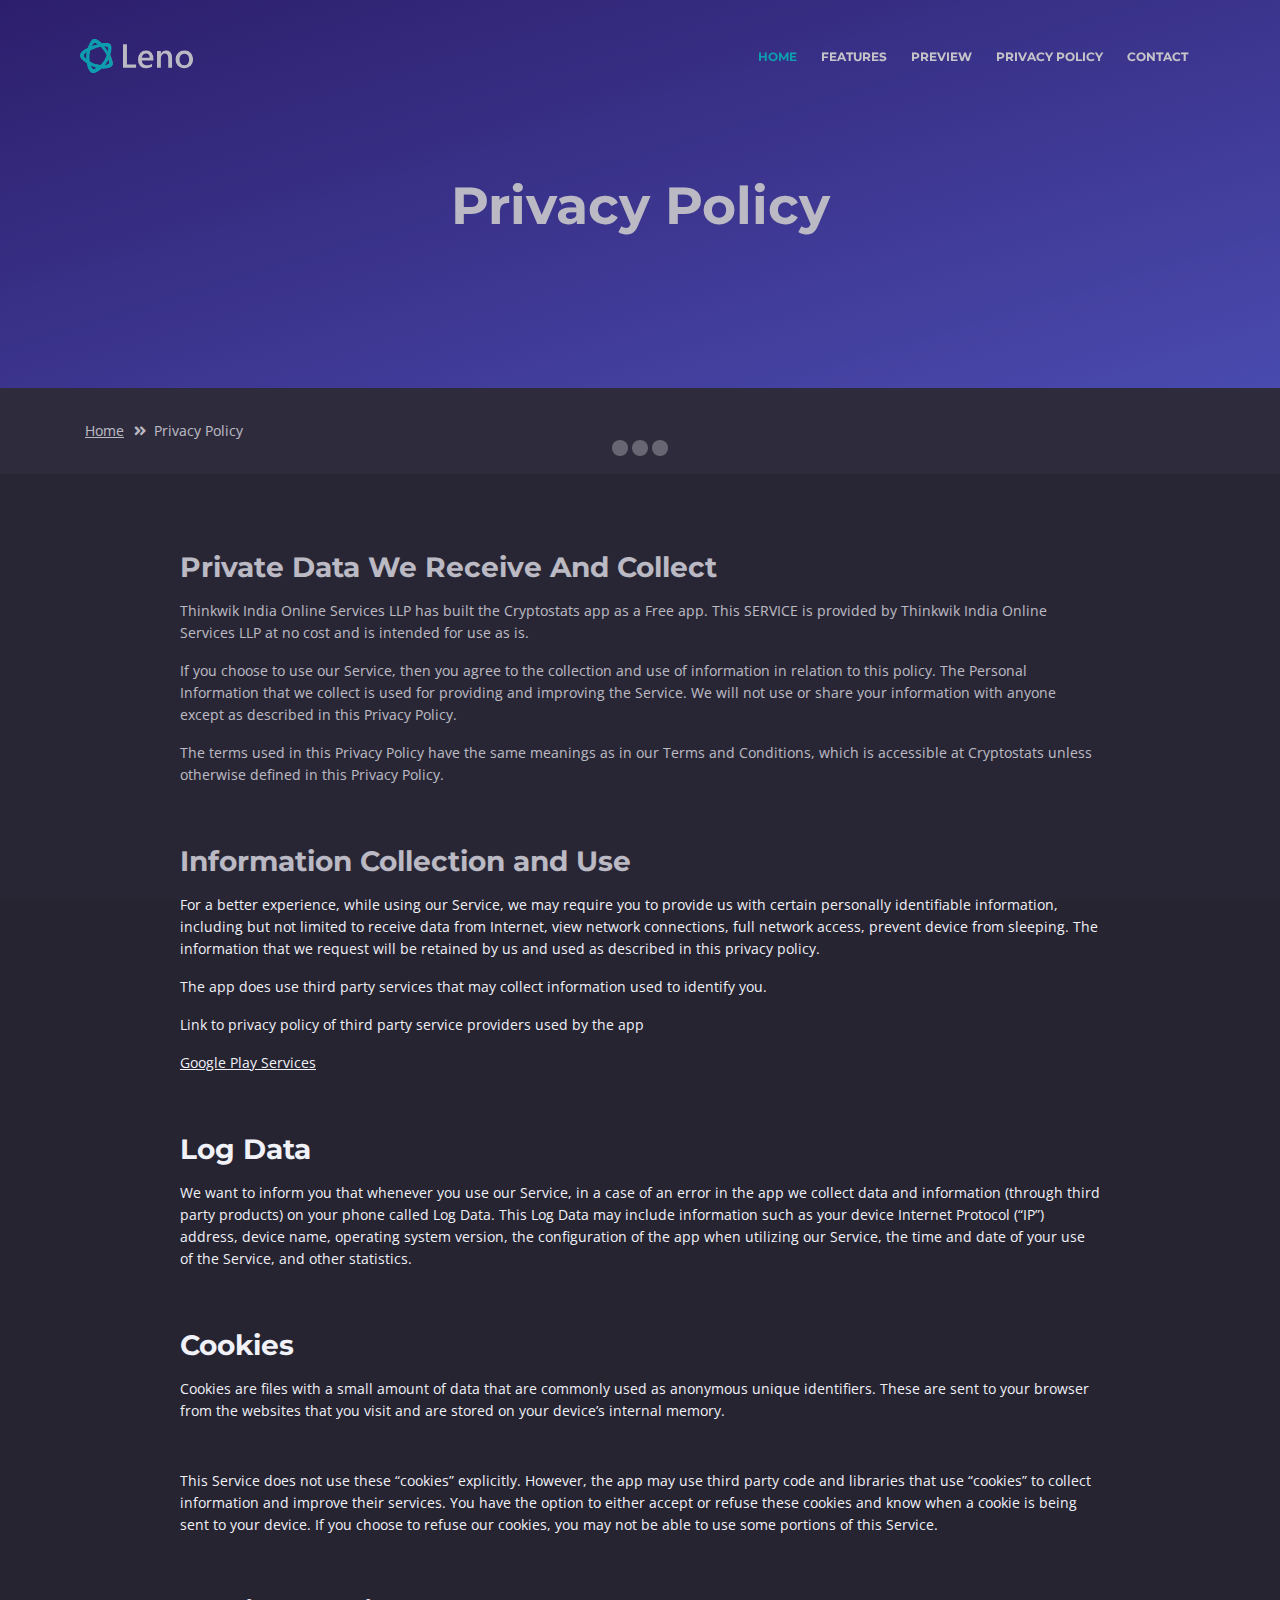
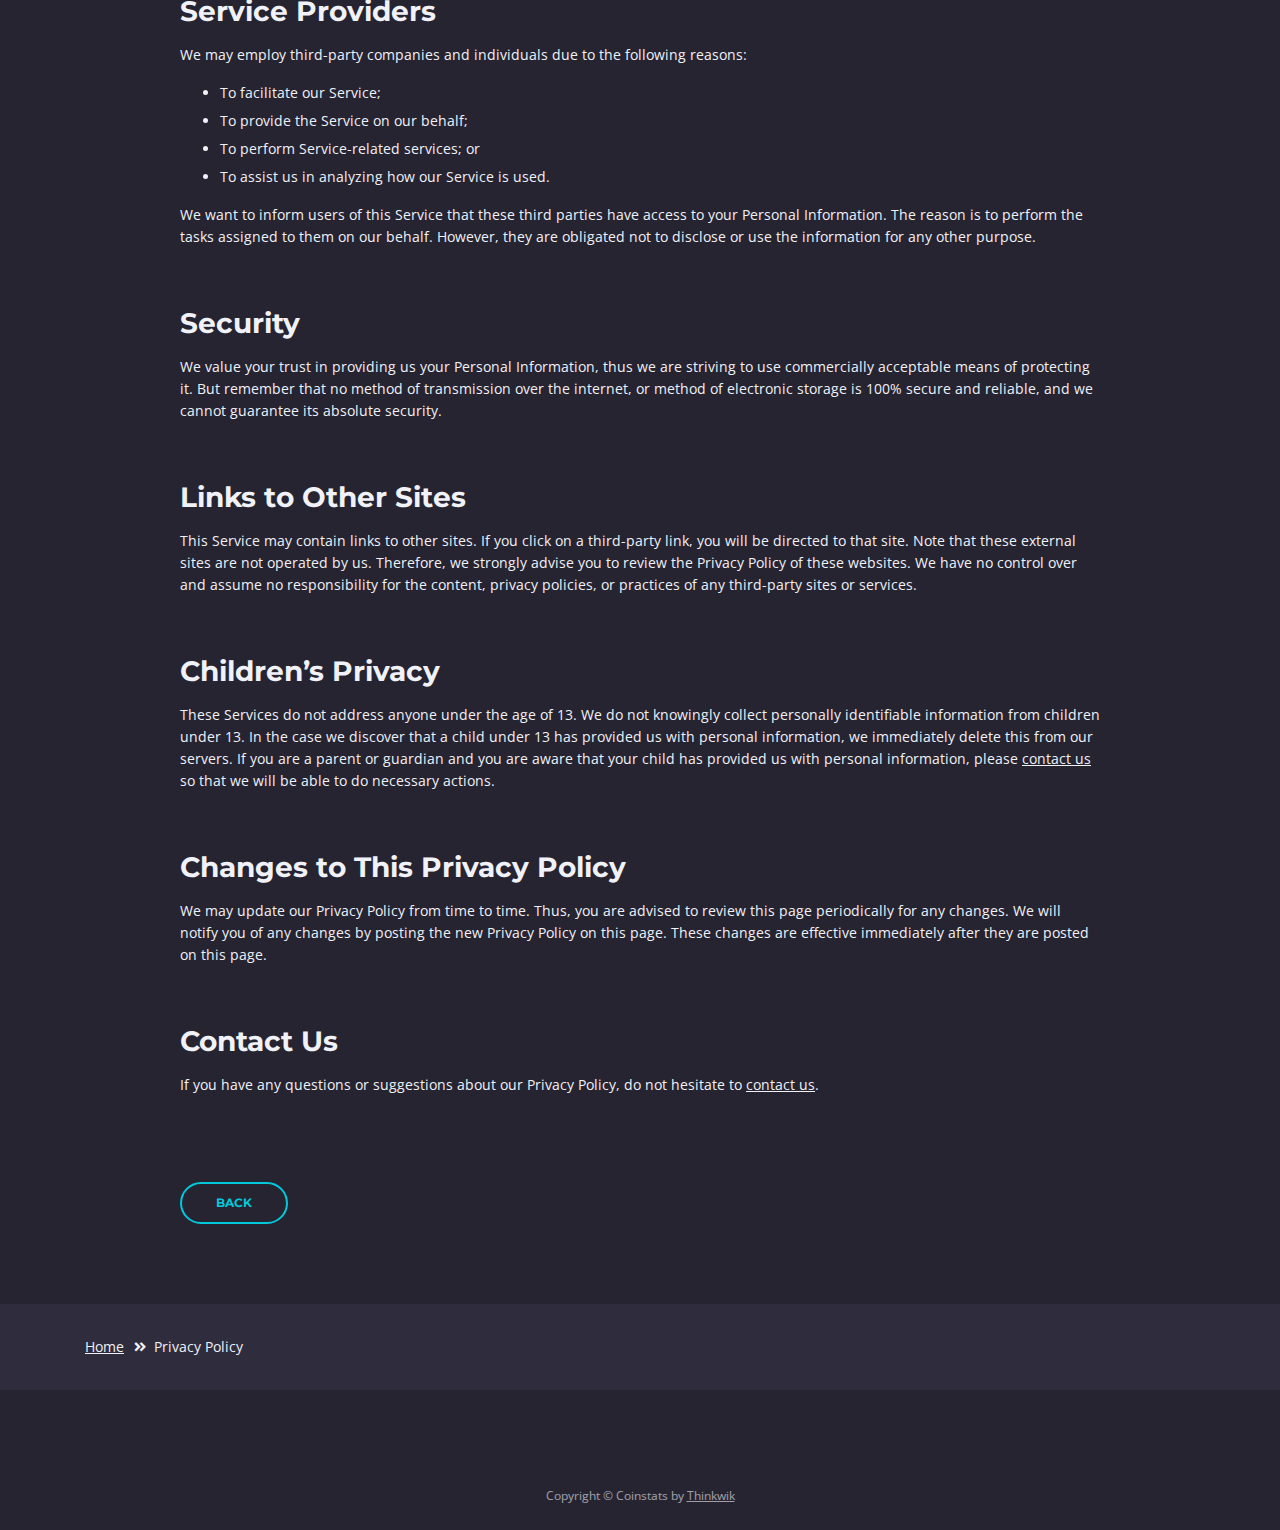
==== commit d215d73c: "Few Changes in HTML" ====
--- a/privacy-policy.html
+++ b/privacy-policy.html
@@ -194,7 +194,7 @@
 
                         <div class="text-container">
                             <h3>Children’s Privacy</h3>
-                            <p class="mb-5">These Services do not address anyone under the age of 13. We do not knowingly collect personally identifiable information from children under 13. In the case we discover that a child under 13 has provided us with personal information, we immediately delete this from our servers. If you are a parent or guardian and you are aware that your child has provided us with personal information, please contact us so that we will be able to do necessary actions.</p>
+                            <p class="mb-5">These Services do not address anyone under the age of 13. We do not knowingly collect personally identifiable information from children under 13. In the case we discover that a child under 13 has provided us with personal information, we immediately delete this from our servers. If you are a parent or guardian and you are aware that your child has provided us with personal information, please <a href="mailto:developers@thinkwik.com">contact us</a> so that we will be able to do necessary actions.</p>
                         </div> <!-- end of text-container -->
 
                         <div class="text-container">
@@ -204,7 +204,7 @@
 
                         <div class="text-container">
                             <h3>Contact Us</h3>
-                            <p class="mb-5">If you have any questions or suggestions about our Privacy Policy, do not hesitate to contact us.</p>
+                            <p class="mb-5">If you have any questions or suggestions about our Privacy Policy, do not hesitate to <a href="mailto:developers@thinkwik.com">contact us</a>.</p>
                         </div> <!-- end of text-container -->
 
 
--- a/css/styles.css
+++ b/css/styles.css
@@ -632,7 +632,7 @@
 }
 
 .navbar-custom .navbar-brand.logo-image img {
-    width: 113px;
+    width: auto;
 	height: 34px;
 	margin-bottom: 1px;
 	-webkit-backface-visibility: hidden;
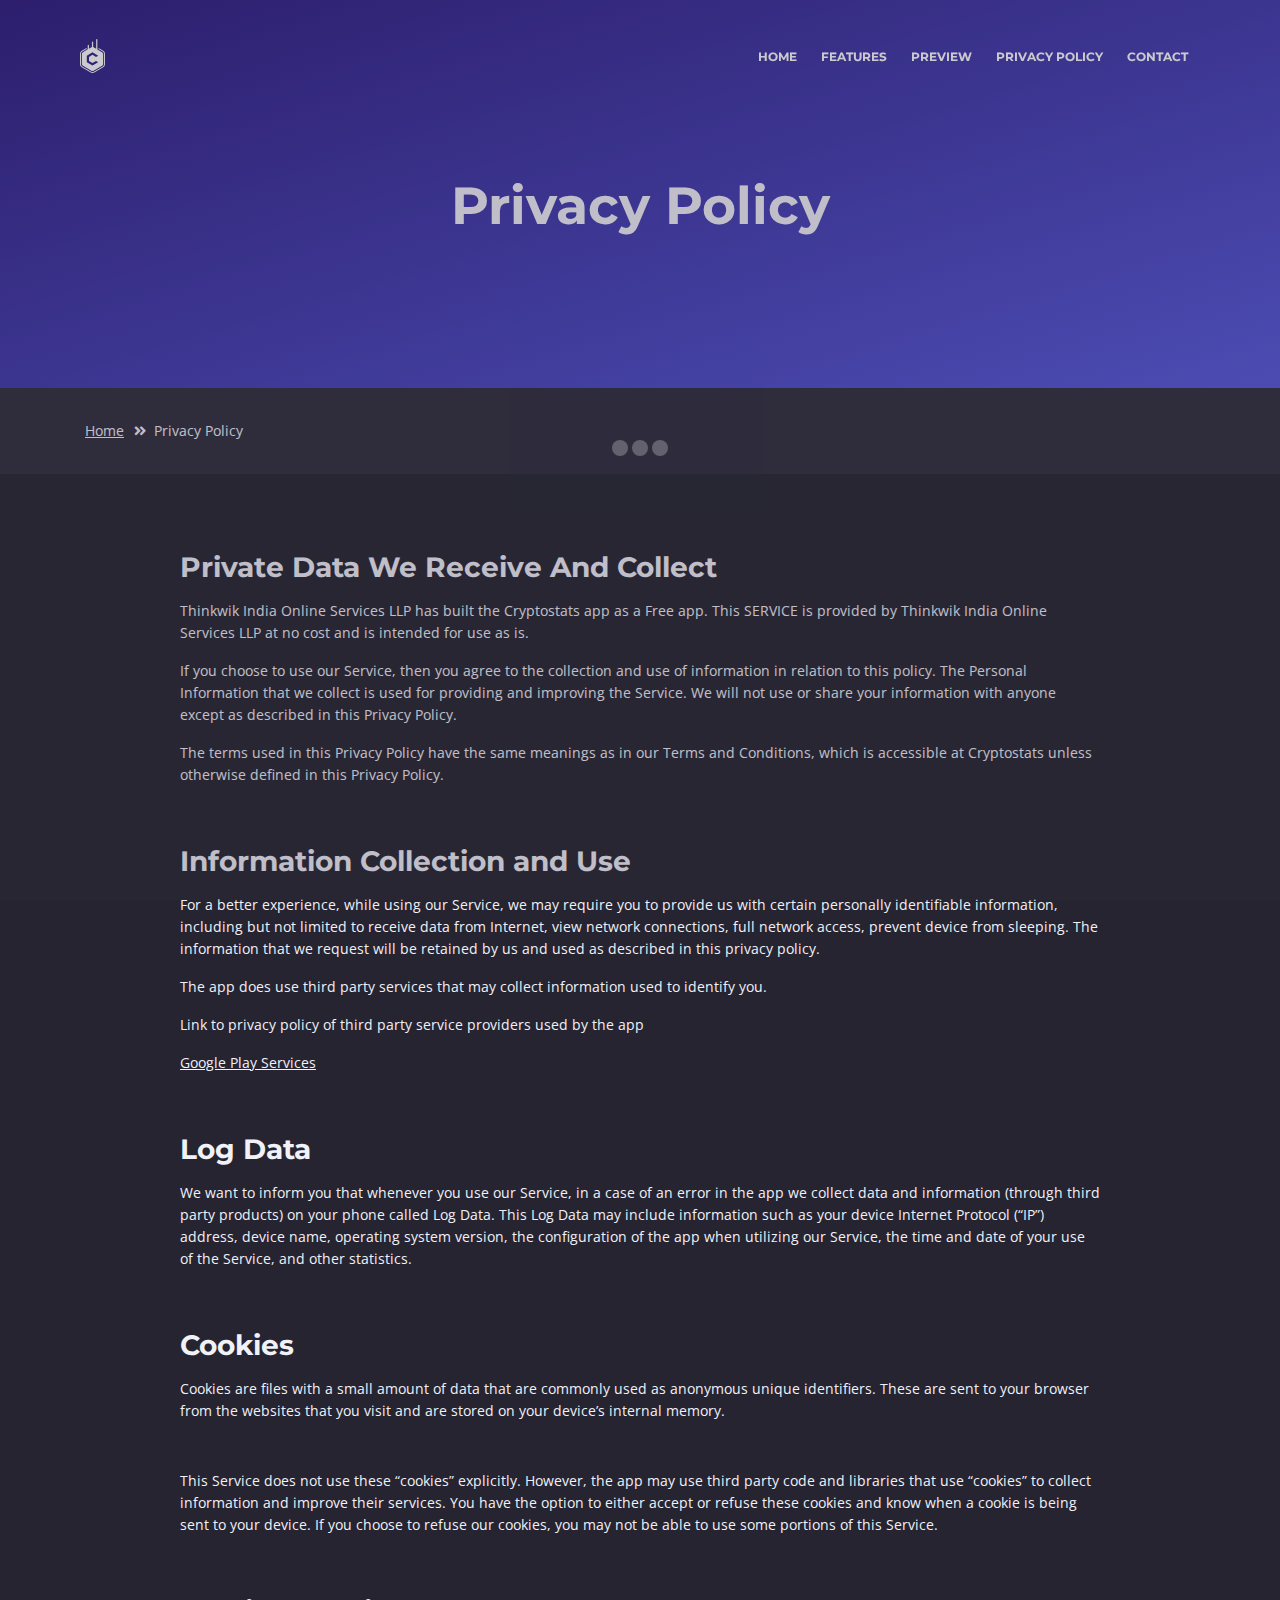
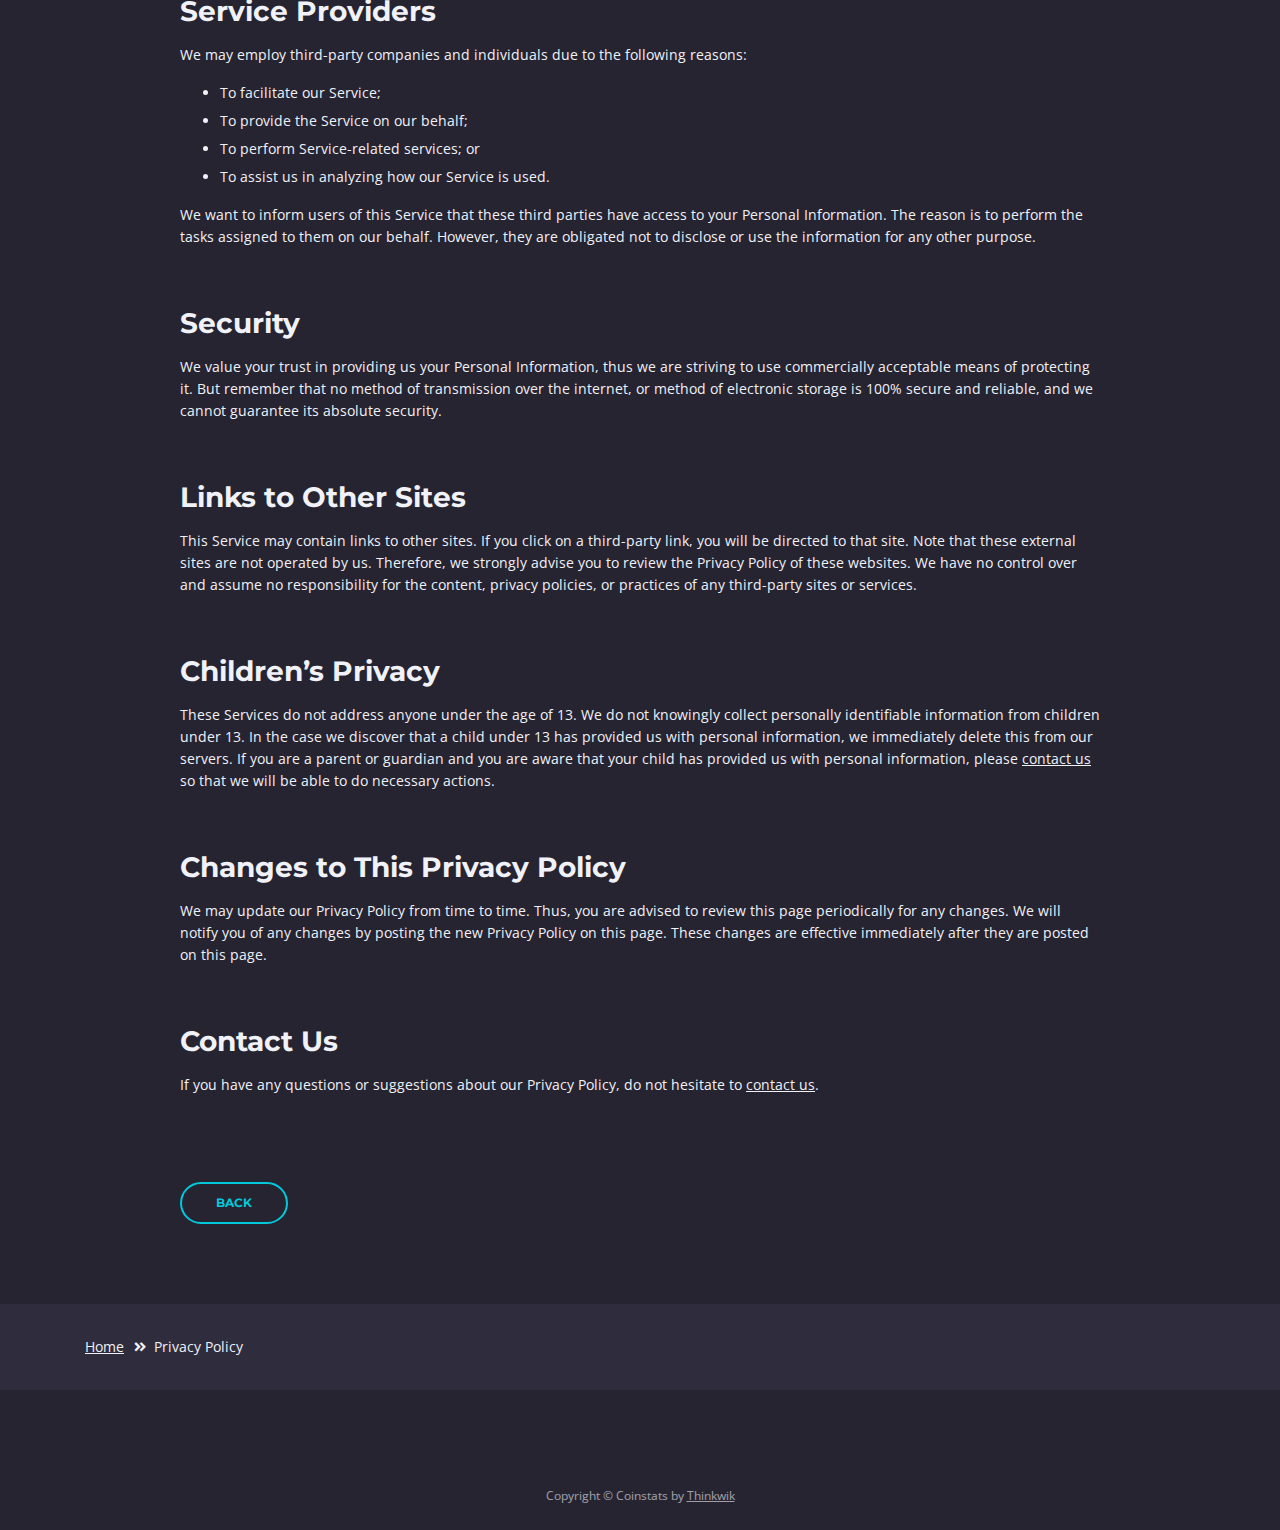
==== commit bc3dce24: "Fix URL issue" ====
--- a/privacy-policy.html
+++ b/privacy-policy.html
@@ -51,7 +51,8 @@
             <!-- <a class="navbar-brand logo-text page-scroll" href="index.html">Leno</a> -->
 
             <!-- Image Logo -->
-            <a class="navbar-brand logo-image" href="index.html"><img src="images/logo.svg" alt="alternative"></a> 
+            <a class="navbar-brand logo-image" href="index.html"><img src="images/logo_.svg" alt="alternative"></a> 
+            <!-- <a class="navbar-brand logo-image" href="index.html"><img src="images/logo.svg" alt="alternative"></a>  -->
 
             <!-- Mobile Menu Toggle Button -->
             <button class="navbar-toggler" type="button" data-toggle="collapse" data-target="#navbarsExampleDefault" aria-controls="navbarsExampleDefault" aria-expanded="false" aria-label="Toggle navigation">
@@ -63,13 +64,13 @@
             <div class="collapse navbar-collapse" id="navbarsExampleDefault">
                 <ul class="navbar-nav ml-auto">
                     <li class="nav-item">
-                        <a class="nav-link page-scroll" href="#header">HOME <span class="sr-only">(current)</span></a>
-                    </li>
-                    <li class="nav-item">
-                        <a class="nav-link page-scroll" href="#features">FEATURES</a>
-                    </li>
-                    <li class="nav-item">
-                        <a class="nav-link page-scroll" href="#preview">PREVIEW</a>
+                        <a class="nav-link page-scroll" href="https://coinstats.twik.work">HOME <span class="sr-only">(current)</span></a>
+                    </li>
+                    <li class="nav-item">
+                        <a class="nav-link page-scroll" href="https://coinstats.twik.work#features">FEATURES</a>
+                    </li>
+                    <li class="nav-item">
+                        <a class="nav-link page-scroll" href="https://coinstats.twik.work#preview">PREVIEW</a>
                     </li>
                     <li class="nav-item">
                         <a class="nav-link page-scroll" href="privacy-policy.html">PRIVACY POLICY</a>
@@ -87,7 +88,7 @@
                     <!-- end of dropdown menu -->
 
                     <li class="nav-item">
-                        <a class="nav-link page-scroll" href="#contact">CONTACT</a>
+                        <a class="nav-link page-scroll" href="https://coinstats.twik.work#contact">CONTACT</a>
                     </li>
                 </ul>
 <!--                <span class="nav-item social-icons">
